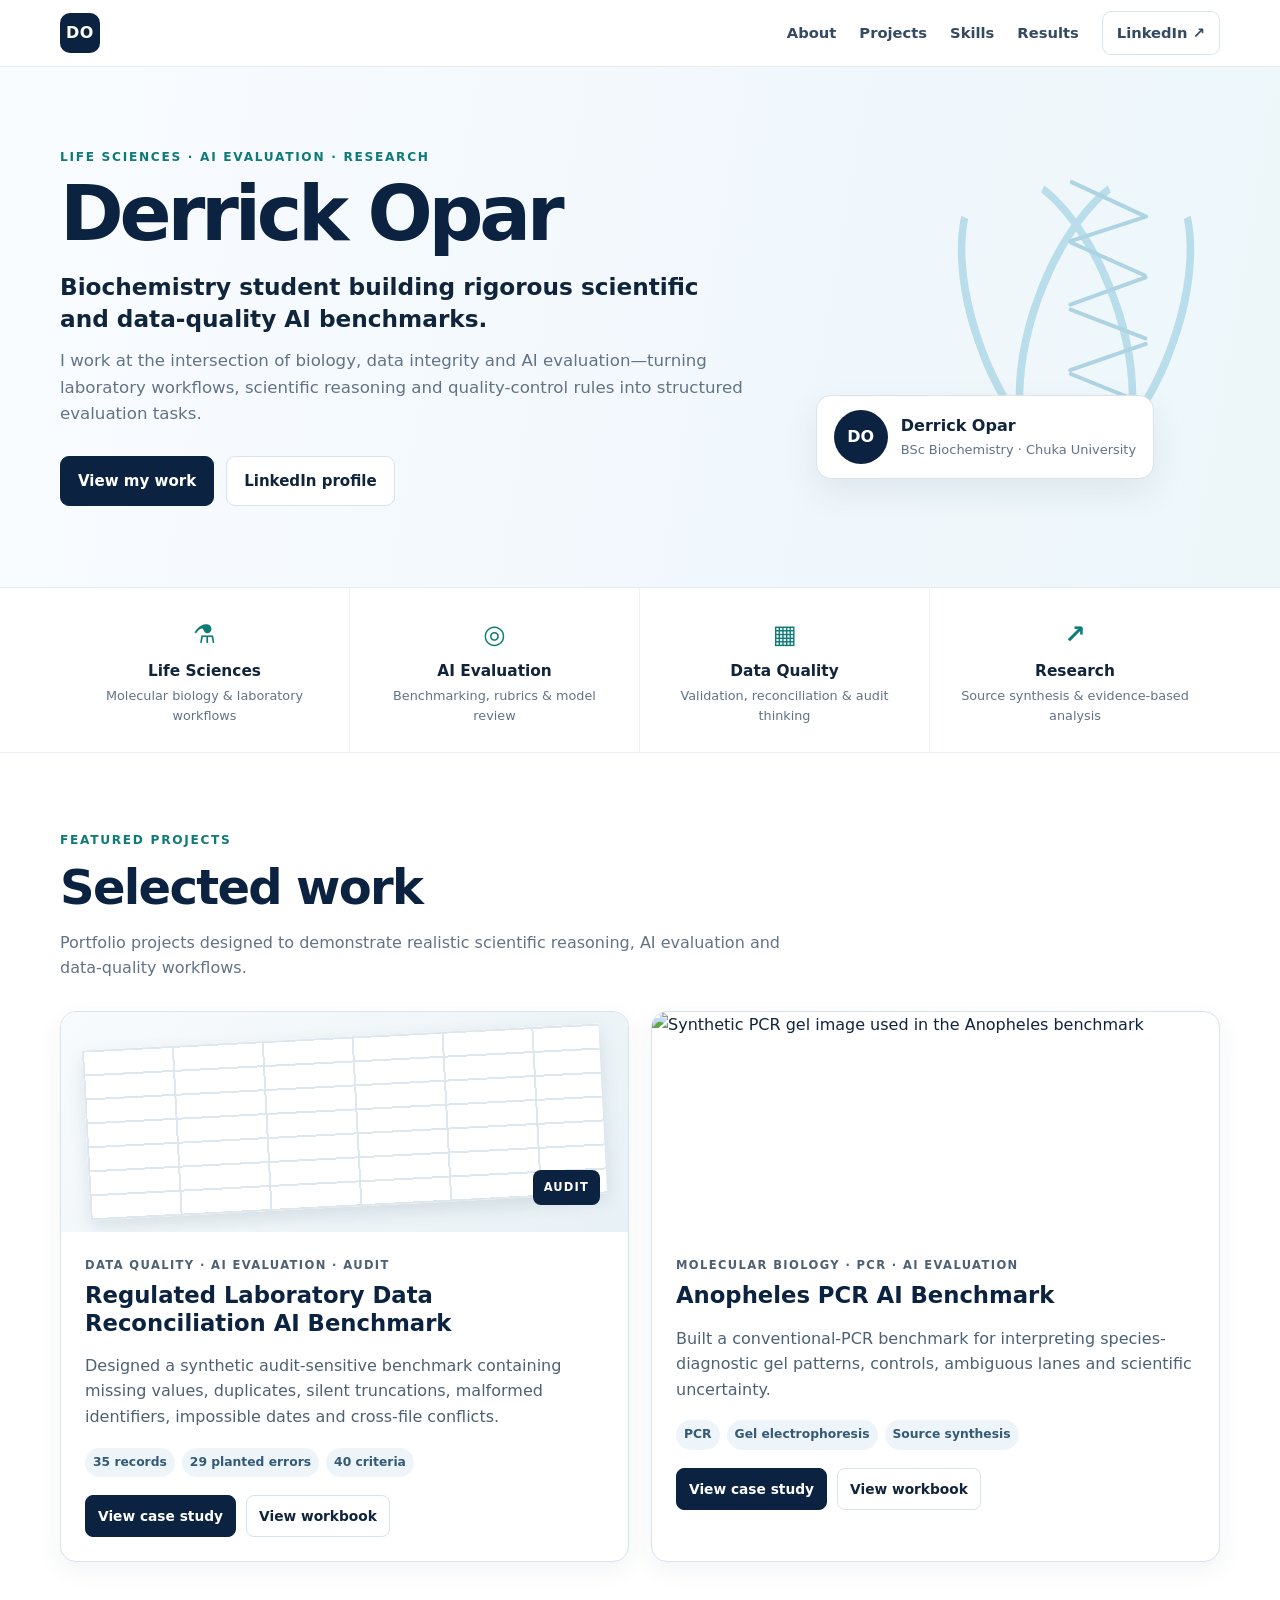
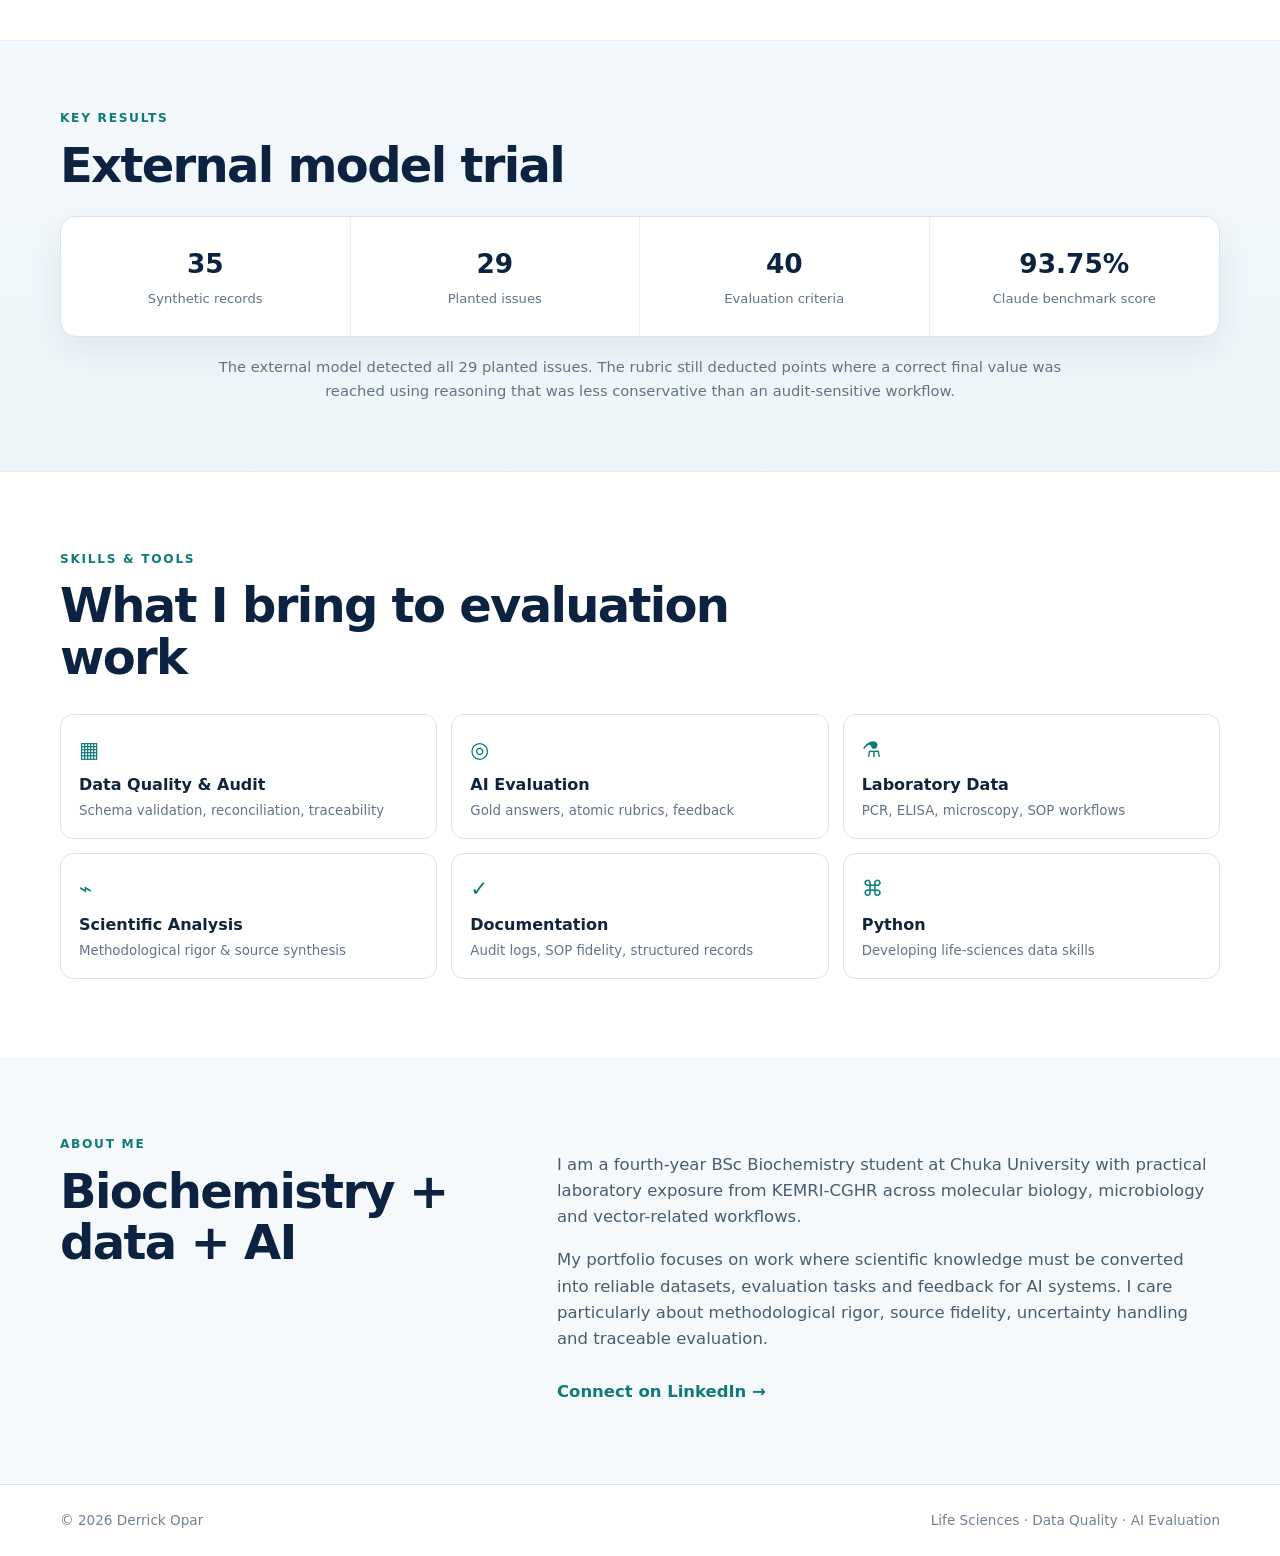
==== index.html @ f3cb4b3f "Add files via upload" ====
<!doctype html>
<html lang="en">
<head>
  <meta charset="utf-8">
  <meta name="viewport" content="width=device-width, initial-scale=1">
  <meta name="description" content="Derrick Opar — Biochemistry, data quality, AI evaluation and benchmark design portfolio.">
  <title>Derrick Opar | Life Sciences & AI Evaluation</title>
  <link rel="stylesheet" href="styles.css">
</head>
<body>
  <header class="site-header">
    <div class="wrap nav">
      <a class="brand" href="#top">DO</a>
      <nav>
        <a href="#about">About</a>
        <a href="#work">Projects</a>
        <a href="#skills">Skills</a>
        <a href="#results">Results</a>
        <a class="nav-cta" href="https://www.linkedin.com/in/derrick-opar-biochemist" target="_blank" rel="noreferrer">LinkedIn ↗</a>
      </nav>
    </div>
  </header>

  <main id="top">
    <section class="hero">
      <div class="wrap hero-grid">
        <div class="hero-copy">
          <p class="eyebrow">LIFE SCIENCES · AI EVALUATION · RESEARCH</p>
          <h1>Derrick Opar</h1>
          <p class="hero-title">Biochemistry student building rigorous scientific and data-quality AI benchmarks.</p>
          <p class="hero-sub">
            I work at the intersection of biology, data integrity and AI evaluation—turning laboratory
            workflows, scientific reasoning and quality-control rules into structured evaluation tasks.
          </p>
          <div class="actions">
            <a class="btn primary" href="#work">View my work</a>
            <a class="btn secondary" href="https://www.linkedin.com/in/derrick-opar-biochemist" target="_blank" rel="noreferrer">LinkedIn profile</a>
          </div>
        </div>

        <div class="hero-visual">
          <div class="identity-card">
            <div class="avatar">DO</div>
            <div>
              <strong>Derrick Opar</strong>
              <span>BSc Biochemistry · Chuka University</span>
            </div>
          </div>
          <div class="dna-art" aria-hidden="true">
            <span class="strand s1"></span><span class="strand s2"></span>
            <span class="bar b1"></span><span class="bar b2"></span><span class="bar b3"></span>
            <span class="bar b4"></span><span class="bar b5"></span><span class="bar b6"></span>
            <span class="bar b7"></span><span class="bar b8"></span><span class="bar b9"></span>
          </div>
        </div>
      </div>
    </section>

    <section class="capability-strip">
      <div class="wrap capability-grid">
        <div class="capability">
          <div class="icon">⚗</div>
          <strong>Life Sciences</strong>
          <span>Molecular biology & laboratory workflows</span>
        </div>
        <div class="capability">
          <div class="icon">◎</div>
          <strong>AI Evaluation</strong>
          <span>Benchmarking, rubrics & model review</span>
        </div>
        <div class="capability">
          <div class="icon">▦</div>
          <strong>Data Quality</strong>
          <span>Validation, reconciliation & audit thinking</span>
        </div>
        <div class="capability">
          <div class="icon">↗</div>
          <strong>Research</strong>
          <span>Source synthesis & evidence-based analysis</span>
        </div>
      </div>
    </section>

    <section id="work" class="section wrap">
      <div class="section-heading">
        <p class="eyebrow">FEATURED PROJECTS</p>
        <h2>Selected work</h2>
        <p>Portfolio projects designed to demonstrate realistic scientific reasoning, AI evaluation and data-quality workflows.</p>
      </div>

      <div class="project-grid">
        <article class="project-card">
          <div class="project-image data-image">
            <div class="sheet-lines"></div>
            <div class="audit-badge">AUDIT</div>
          </div>
          <div class="project-body">
            <p class="project-tag">DATA QUALITY · AI EVALUATION · AUDIT</p>
            <h3>Regulated Laboratory Data Reconciliation AI Benchmark</h3>
            <p>
              Designed a synthetic audit-sensitive benchmark containing missing values, duplicates,
              silent truncations, malformed identifiers, impossible dates and cross-file conflicts.
            </p>
            <div class="chips">
              <span>35 records</span><span>29 planted errors</span><span>40 criteria</span>
            </div>
            <div class="project-actions">
              <a href="docs/data-entry-ai-benchmark-case-study.pdf" target="_blank">View case study</a>
              <a href="docs/claude-evaluation-workbook.xlsx">View workbook</a>
            </div>
          </div>
        </article>

        <article class="project-card">
          <img class="project-photo" src="assets/anopheles-gel.png" alt="Synthetic PCR gel image used in the Anopheles benchmark">
          <div class="project-body">
            <p class="project-tag">MOLECULAR BIOLOGY · PCR · AI EVALUATION</p>
            <h3>Anopheles PCR AI Benchmark</h3>
            <p>
              Built a conventional-PCR benchmark for interpreting species-diagnostic gel patterns,
              controls, ambiguous lanes and scientific uncertainty.
            </p>
            <div class="chips">
              <span>PCR</span><span>Gel electrophoresis</span><span>Source synthesis</span>
            </div>
            <div class="project-actions">
              <a href="docs/anopheles-pcr-ai-benchmark-case-study.pdf" target="_blank">View case study</a>
              <a href="docs/anopheles-pcr-benchmark-workbook.xlsx">View workbook</a>
            </div>
          </div>
        </article>
      </div>
    </section>

    <section id="results" class="results">
      <div class="wrap">
        <div class="section-heading compact">
          <p class="eyebrow">KEY RESULTS</p>
          <h2>External model trial</h2>
        </div>
        <div class="results-grid">
          <div><strong>35</strong><span>Synthetic records</span></div>
          <div><strong>29</strong><span>Planted issues</span></div>
          <div><strong>40</strong><span>Evaluation criteria</span></div>
          <div><strong>93.75%</strong><span>Claude benchmark score</span></div>
        </div>
        <p class="results-note">
          The external model detected all 29 planted issues. The rubric still deducted points where
          a correct final value was reached using reasoning that was less conservative than an audit-sensitive workflow.
        </p>
      </div>
    </section>

    <section id="skills" class="section wrap">
      <div class="section-heading">
        <p class="eyebrow">SKILLS & TOOLS</p>
        <h2>What I bring to evaluation work</h2>
      </div>
      <div class="skill-grid">
        <div class="skill-card"><span>▦</span><strong>Data Quality & Audit</strong><small>Schema validation, reconciliation, traceability</small></div>
        <div class="skill-card"><span>◎</span><strong>AI Evaluation</strong><small>Gold answers, atomic rubrics, feedback</small></div>
        <div class="skill-card"><span>⚗</span><strong>Laboratory Data</strong><small>PCR, ELISA, microscopy, SOP workflows</small></div>
        <div class="skill-card"><span>⌁</span><strong>Scientific Analysis</strong><small>Methodological rigor & source synthesis</small></div>
        <div class="skill-card"><span>✓</span><strong>Documentation</strong><small>Audit logs, SOP fidelity, structured records</small></div>
        <div class="skill-card"><span>⌘</span><strong>Python</strong><small>Developing life-sciences data skills</small></div>
      </div>
    </section>

    <section id="about" class="section about">
      <div class="wrap about-grid">
        <div>
          <p class="eyebrow">ABOUT ME</p>
          <h2>Biochemistry + data + AI</h2>
        </div>
        <div class="about-copy">
          <p>
            I am a fourth-year BSc Biochemistry student at Chuka University with practical laboratory
            exposure from KEMRI-CGHR across molecular biology, microbiology and vector-related workflows.
          </p>
          <p>
            My portfolio focuses on work where scientific knowledge must be converted into reliable datasets,
            evaluation tasks and feedback for AI systems. I care particularly about methodological rigor,
            source fidelity, uncertainty handling and traceable evaluation.
          </p>
          <a class="text-link" href="https://www.linkedin.com/in/derrick-opar-biochemist" target="_blank" rel="noreferrer">Connect on LinkedIn →</a>
        </div>
      </div>
    </section>
  </main>

  <footer>
    <div class="wrap footer-inner">
      <span>© 2026 Derrick Opar</span>
      <span>Life Sciences · Data Quality · AI Evaluation</span>
    </div>
  </footer>
</body>
</html>
---- styles.css ----
:root{
  --navy:#0b2340;
  --navy2:#12395f;
  --teal:#0f7b78;
  --teal-soft:#eaf7f6;
  --blue-soft:#edf5fb;
  --ink:#10243c;
  --muted:#627386;
  --line:#d8e3ec;
  --paper:#ffffff;
  --soft:#f6f9fc;
  --shadow:0 14px 34px rgba(20,52,82,.08);
}
*{box-sizing:border-box}
html{scroll-behavior:smooth}
body{margin:0;font-family:Inter,ui-sans-serif,system-ui,-apple-system,BlinkMacSystemFont,"Segoe UI",sans-serif;background:#fff;color:var(--ink);line-height:1.6}
a{color:inherit}.wrap{width:min(1160px,calc(100% - 40px));margin:0 auto}
.site-header{position:sticky;top:0;z-index:20;background:rgba(255,255,255,.96);backdrop-filter:blur(10px);border-bottom:1px solid #e4ebf1}
.nav{height:66px;display:flex;align-items:center;justify-content:space-between}
.brand{display:grid;place-items:center;width:40px;height:40px;border-radius:10px;background:var(--navy);color:white;font-weight:850;text-decoration:none;letter-spacing:.04em}
nav{display:flex;gap:23px;align-items:center}
nav a{text-decoration:none;font-size:.92rem;font-weight:700;color:#334a62}
.nav-cta{padding:9px 14px;border-radius:9px;border:1px solid var(--line);background:white}
.hero{background:linear-gradient(100deg,#f9fcff 0%,#f0f7fc 65%,#edf7fa 100%);border-bottom:1px solid #e3edf4}
.hero-grid{display:grid;grid-template-columns:1.25fr .75fr;gap:50px;align-items:center;min-height:520px;padding:72px 0}
.eyebrow{margin:0 0 11px;font-size:.76rem;font-weight:850;letter-spacing:.14em;color:var(--teal)}
h1{margin:0;font-size:clamp(3rem,6vw,5.4rem);line-height:.95;letter-spacing:-.055em;color:var(--navy)}
.hero-title{font-size:1.45rem;line-height:1.35;font-weight:750;margin:20px 0 14px;max-width:760px}
.hero-sub{font-size:1.04rem;color:var(--muted);max-width:760px;margin:0}
.actions{display:flex;gap:12px;flex-wrap:wrap;margin-top:28px}
.btn{display:inline-flex;text-decoration:none;font-weight:800;font-size:.94rem;padding:12px 17px;border-radius:9px;border:1px solid var(--line)}
.btn.primary{background:var(--navy);color:white;border-color:var(--navy)}.btn.secondary{background:white}
.hero-visual{position:relative;height:340px;display:flex;align-items:flex-end;justify-content:flex-start}
.identity-card{position:relative;z-index:2;display:flex;align-items:center;gap:13px;background:white;padding:14px 17px;border:1px solid var(--line);border-radius:15px;box-shadow:var(--shadow);margin:0 0 18px 12px}
.avatar{width:54px;height:54px;border-radius:50%;display:grid;place-items:center;background:var(--navy);color:white;font-weight:900}
.identity-card strong,.identity-card span{display:block}.identity-card span{font-size:.81rem;color:var(--muted);margin-top:2px}
.dna-art{position:absolute;inset:0;overflow:hidden;opacity:.55}
.strand{position:absolute;width:150px;height:320px;border:8px solid #8ec8dd;border-top-color:transparent;border-bottom-color:transparent;border-radius:50%;top:5px}
.s1{right:40px;transform:rotate(20deg)}.s2{right:98px;transform:rotate(-20deg)}
.bar{position:absolute;right:70px;width:84px;height:4px;background:#7ab7cf;border-radius:999px}
.b1{top:40px;transform:rotate(25deg)}.b2{top:70px;transform:rotate(-18deg)}.b3{top:100px;transform:rotate(24deg)}
.b4{top:132px;transform:rotate(-20deg)}.b5{top:165px;transform:rotate(21deg)}.b6{top:198px;transform:rotate(-19deg)}
.b7{top:230px;transform:rotate(22deg)}.b8{top:262px;transform:rotate(-19deg)}.b9{top:292px;transform:rotate(20deg)}
.capability-strip{background:white;border-bottom:1px solid #e9eff4}
.capability-grid{display:grid;grid-template-columns:repeat(4,1fr)}
.capability{padding:26px 24px;text-align:center;border-right:1px solid #edf2f6}.capability:last-child{border-right:0}
.capability .icon{font-size:1.6rem;color:var(--teal);font-weight:900}.capability strong{display:block;font-size:.96rem;margin-top:4px}.capability span{display:block;font-size:.8rem;color:var(--muted);margin-top:2px}
.section{padding:78px 0}.section-heading{max-width:750px;margin-bottom:30px}.section-heading.compact{margin-bottom:24px}
.section-heading h2,.about h2{font-size:clamp(2rem,4vw,3rem);line-height:1.08;letter-spacing:-.035em;margin:0 0 10px;color:var(--navy)}
.section-heading p:last-child{color:var(--muted);margin-bottom:0}
.project-grid{display:grid;grid-template-columns:1fr 1fr;gap:22px}
.project-card{background:white;border:1px solid var(--line);border-radius:16px;overflow:hidden;box-shadow:0 8px 24px rgba(21,55,83,.06)}
.project-photo,.project-image{width:100%;height:220px;display:block;object-fit:cover}
.data-image{position:relative;background:linear-gradient(135deg,#f8fbfd,#e8f1f6);overflow:hidden}
.sheet-lines{position:absolute;inset:25px;background:repeating-linear-gradient(0deg,#dce7ef 0 2px,transparent 2px 24px),repeating-linear-gradient(90deg,#dce7ef 0 2px,transparent 2px 90px);transform:rotate(-3deg);box-shadow:0 7px 18px rgba(27,54,78,.12);background-color:white}
.audit-badge{position:absolute;right:28px;bottom:27px;background:var(--navy);color:white;padding:8px 11px;border-radius:8px;font-size:.72rem;font-weight:900;letter-spacing:.1em}
.project-body{padding:24px}.project-tag{font-size:.72rem;letter-spacing:.12em;font-weight:850;color:var(--teal);margin:0 0 8px}
.project-card h3{font-size:1.42rem;line-height:1.2;margin:0 0 10px;color:var(--navy)}.project-card p{color:#4d6175}
.chips{display:flex;gap:7px;flex-wrap:wrap;margin:18px 0}.chips span{font-size:.77rem;font-weight:750;background:var(--blue-soft);color:#355a75;padding:5px 8px;border-radius:999px}
.project-actions{display:flex;gap:10px;flex-wrap:wrap}.project-actions a{text-decoration:none;font-size:.86rem;font-weight:800;padding:9px 12px;border-radius:8px;border:1px solid var(--line);background:#fff}.project-actions a:first-child{background:var(--navy);color:#fff;border-color:var(--navy)}
.results{background:linear-gradient(180deg,#f3f8fc,#eef6fa);padding:68px 0;border-top:1px solid #e4edf3;border-bottom:1px solid #e4edf3}
.results-grid{display:grid;grid-template-columns:repeat(4,1fr);background:white;border:1px solid var(--line);border-radius:16px;box-shadow:var(--shadow)}
.results-grid div{text-align:center;padding:26px 18px;border-right:1px solid #e7edf2}.results-grid div:last-child{border-right:0}
.results-grid strong{display:block;color:var(--navy);font-size:1.65rem}.results-grid span{font-size:.82rem;color:var(--muted)}
.results-note{max-width:850px;margin:18px auto 0;text-align:center;color:var(--muted);font-size:.92rem}
.skill-grid{display:grid;grid-template-columns:repeat(3,1fr);gap:14px}.skill-card{border:1px solid var(--line);border-radius:13px;padding:18px;background:white}
.skill-card span{font-size:1.35rem;color:var(--teal);display:block;margin-bottom:5px}.skill-card strong{display:block}.skill-card small{display:block;color:var(--muted);margin-top:4px;line-height:1.4}
.about{background:var(--soft)}.about-grid{display:grid;grid-template-columns:.8fr 1.2fr;gap:55px}.about-copy{font-size:1.03rem;color:#465d70}.text-link{display:inline-block;margin-top:10px;text-decoration:none;font-weight:850;color:var(--teal)}
footer{border-top:1px solid var(--line);background:white}.footer-inner{display:flex;justify-content:space-between;padding:25px 0;color:#718192;font-size:.85rem}
@media(max-width:850px){nav a:not(.nav-cta){display:none}.hero-grid,.about-grid{grid-template-columns:1fr}.hero-visual{height:220px}.capability-grid{grid-template-columns:repeat(2,1fr)}.project-grid{grid-template-columns:1fr}.skill-grid{grid-template-columns:repeat(2,1fr)}.results-grid{grid-template-columns:repeat(2,1fr)}.results-grid div:nth-child(2){border-right:0}}
@media(max-width:560px){.wrap{width:min(100% - 28px,1160px)}.hero-grid{padding:54px 0}.hero-visual{display:none}.section{padding:60px 0}.capability-grid,.skill-grid,.results-grid{grid-template-columns:1fr}.capability,.results-grid div{border-right:0;border-bottom:1px solid #edf2f6}.footer-inner{flex-direction:column;gap:6px}}
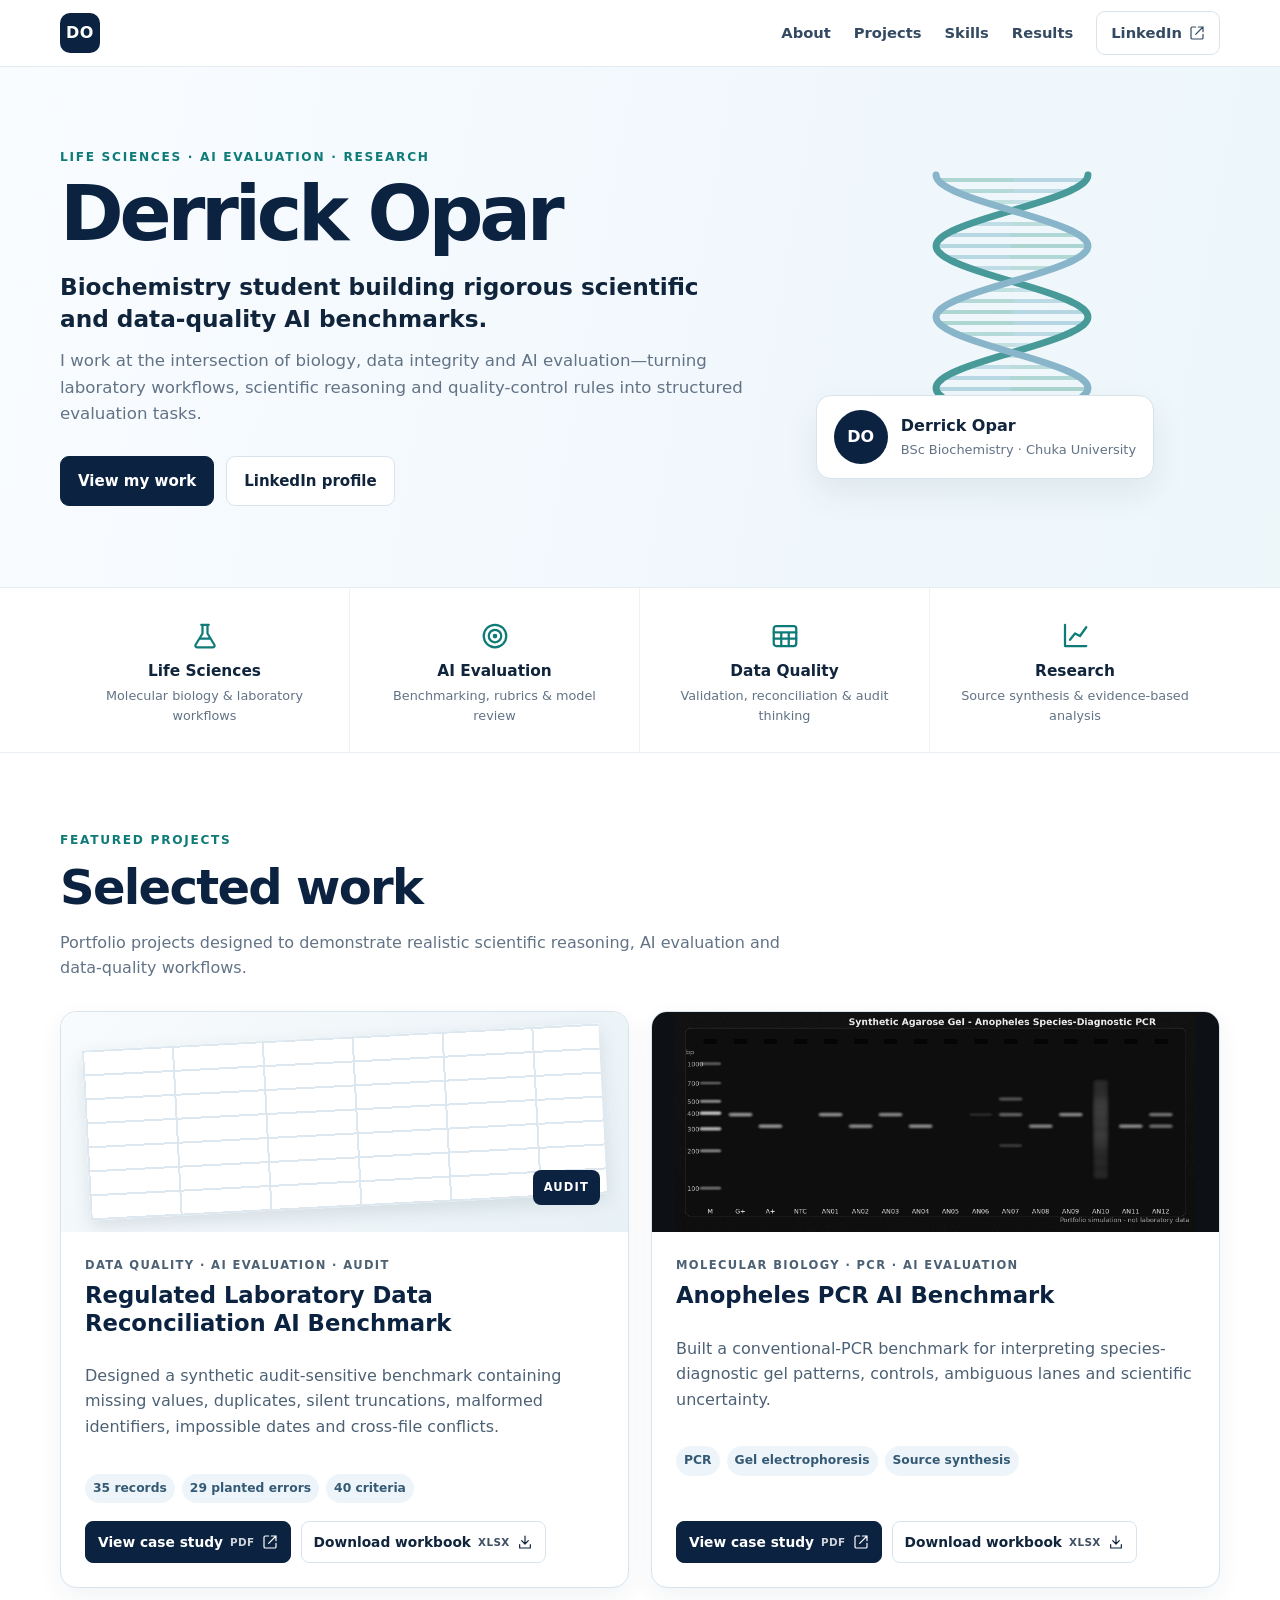
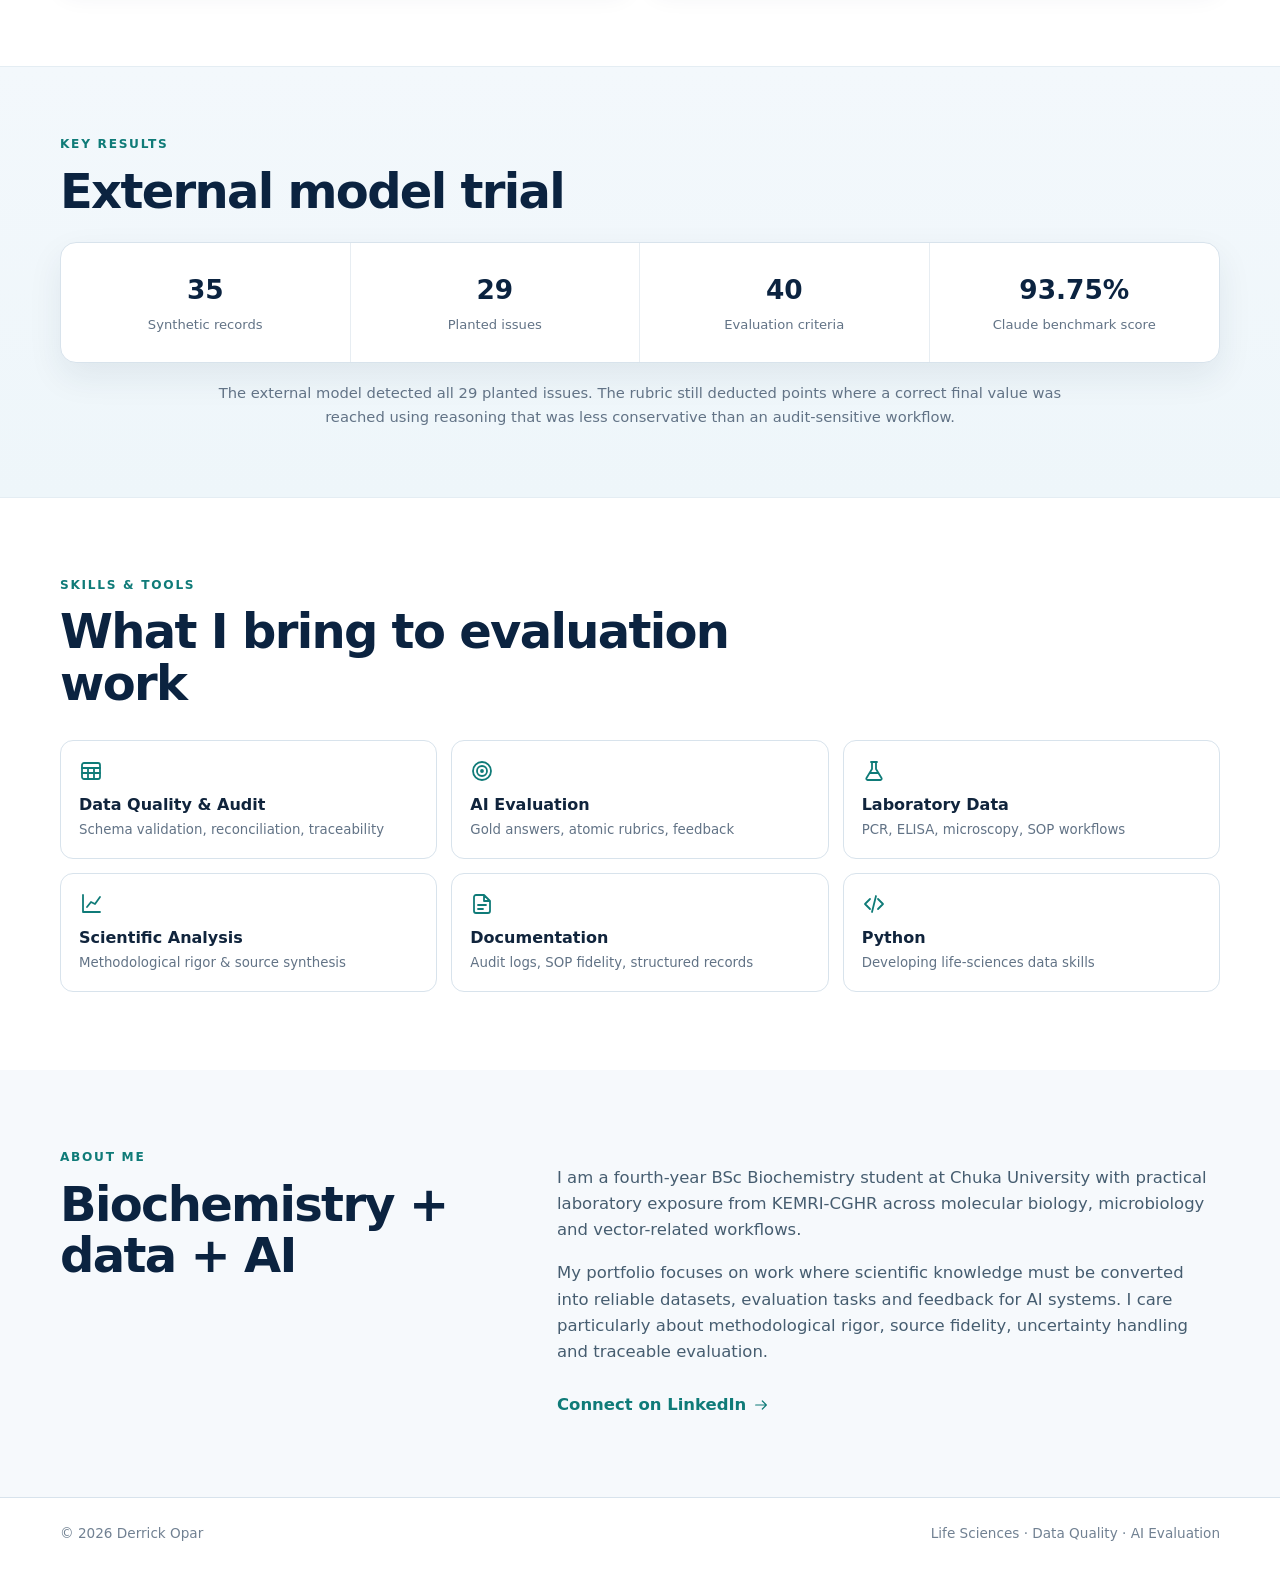
==== commit 82497028: "Publish reviewed Theme 1 portfolio improvements" ====
--- a/index.html
+++ b/index.html
@@ -1,198 +1,195 @@
-<!doctype html>
-<html lang="en">
-<head>
-  <meta charset="utf-8">
-  <meta name="viewport" content="width=device-width, initial-scale=1">
-  <meta name="description" content="Derrick Opar — Biochemistry, data quality, AI evaluation and benchmark design portfolio.">
-  <title>Derrick Opar | Life Sciences & AI Evaluation</title>
-  <link rel="stylesheet" href="styles.css">
-</head>
-<body>
-  <header class="site-header">
-    <div class="wrap nav">
-      <a class="brand" href="#top">DO</a>
-      <nav>
-        <a href="#about">About</a>
-        <a href="#work">Projects</a>
-        <a href="#skills">Skills</a>
-        <a href="#results">Results</a>
-        <a class="nav-cta" href="https://www.linkedin.com/in/derrick-opar-biochemist" target="_blank" rel="noreferrer">LinkedIn ↗</a>
-      </nav>
-    </div>
-  </header>
-
-  <main id="top">
-    <section class="hero">
-      <div class="wrap hero-grid">
-        <div class="hero-copy">
-          <p class="eyebrow">LIFE SCIENCES · AI EVALUATION · RESEARCH</p>
-          <h1>Derrick Opar</h1>
-          <p class="hero-title">Biochemistry student building rigorous scientific and data-quality AI benchmarks.</p>
-          <p class="hero-sub">
-            I work at the intersection of biology, data integrity and AI evaluation—turning laboratory
-            workflows, scientific reasoning and quality-control rules into structured evaluation tasks.
-          </p>
-          <div class="actions">
-            <a class="btn primary" href="#work">View my work</a>
-            <a class="btn secondary" href="https://www.linkedin.com/in/derrick-opar-biochemist" target="_blank" rel="noreferrer">LinkedIn profile</a>
-          </div>
-        </div>
-
-        <div class="hero-visual">
-          <div class="identity-card">
-            <div class="avatar">DO</div>
-            <div>
-              <strong>Derrick Opar</strong>
-              <span>BSc Biochemistry · Chuka University</span>
-            </div>
-          </div>
-          <div class="dna-art" aria-hidden="true">
-            <span class="strand s1"></span><span class="strand s2"></span>
-            <span class="bar b1"></span><span class="bar b2"></span><span class="bar b3"></span>
-            <span class="bar b4"></span><span class="bar b5"></span><span class="bar b6"></span>
-            <span class="bar b7"></span><span class="bar b8"></span><span class="bar b9"></span>
-          </div>
-        </div>
-      </div>
-    </section>
-
-    <section class="capability-strip">
-      <div class="wrap capability-grid">
-        <div class="capability">
-          <div class="icon">⚗</div>
-          <strong>Life Sciences</strong>
-          <span>Molecular biology & laboratory workflows</span>
-        </div>
-        <div class="capability">
-          <div class="icon">◎</div>
-          <strong>AI Evaluation</strong>
-          <span>Benchmarking, rubrics & model review</span>
-        </div>
-        <div class="capability">
-          <div class="icon">▦</div>
-          <strong>Data Quality</strong>
-          <span>Validation, reconciliation & audit thinking</span>
-        </div>
-        <div class="capability">
-          <div class="icon">↗</div>
-          <strong>Research</strong>
-          <span>Source synthesis & evidence-based analysis</span>
-        </div>
-      </div>
-    </section>
-
-    <section id="work" class="section wrap">
-      <div class="section-heading">
-        <p class="eyebrow">FEATURED PROJECTS</p>
-        <h2>Selected work</h2>
-        <p>Portfolio projects designed to demonstrate realistic scientific reasoning, AI evaluation and data-quality workflows.</p>
-      </div>
-
-      <div class="project-grid">
-        <article class="project-card">
-          <div class="project-image data-image">
-            <div class="sheet-lines"></div>
-            <div class="audit-badge">AUDIT</div>
-          </div>
-          <div class="project-body">
-            <p class="project-tag">DATA QUALITY · AI EVALUATION · AUDIT</p>
-            <h3>Regulated Laboratory Data Reconciliation AI Benchmark</h3>
-            <p>
-              Designed a synthetic audit-sensitive benchmark containing missing values, duplicates,
-              silent truncations, malformed identifiers, impossible dates and cross-file conflicts.
-            </p>
-            <div class="chips">
-              <span>35 records</span><span>29 planted errors</span><span>40 criteria</span>
-            </div>
-            <div class="project-actions">
-              <a href="docs/data-entry-ai-benchmark-case-study.pdf" target="_blank">View case study</a>
-              <a href="docs/claude-evaluation-workbook.xlsx">View workbook</a>
-            </div>
-          </div>
-        </article>
-
-        <article class="project-card">
-          <img class="project-photo" src="assets/anopheles-gel.png" alt="Synthetic PCR gel image used in the Anopheles benchmark">
-          <div class="project-body">
-            <p class="project-tag">MOLECULAR BIOLOGY · PCR · AI EVALUATION</p>
-            <h3>Anopheles PCR AI Benchmark</h3>
-            <p>
-              Built a conventional-PCR benchmark for interpreting species-diagnostic gel patterns,
-              controls, ambiguous lanes and scientific uncertainty.
-            </p>
-            <div class="chips">
-              <span>PCR</span><span>Gel electrophoresis</span><span>Source synthesis</span>
-            </div>
-            <div class="project-actions">
-              <a href="docs/anopheles-pcr-ai-benchmark-case-study.pdf" target="_blank">View case study</a>
-              <a href="docs/anopheles-pcr-benchmark-workbook.xlsx">View workbook</a>
-            </div>
-          </div>
-        </article>
-      </div>
-    </section>
-
-    <section id="results" class="results">
-      <div class="wrap">
-        <div class="section-heading compact">
-          <p class="eyebrow">KEY RESULTS</p>
-          <h2>External model trial</h2>
-        </div>
-        <div class="results-grid">
-          <div><strong>35</strong><span>Synthetic records</span></div>
-          <div><strong>29</strong><span>Planted issues</span></div>
-          <div><strong>40</strong><span>Evaluation criteria</span></div>
-          <div><strong>93.75%</strong><span>Claude benchmark score</span></div>
-        </div>
-        <p class="results-note">
-          The external model detected all 29 planted issues. The rubric still deducted points where
-          a correct final value was reached using reasoning that was less conservative than an audit-sensitive workflow.
-        </p>
-      </div>
-    </section>
-
-    <section id="skills" class="section wrap">
-      <div class="section-heading">
-        <p class="eyebrow">SKILLS & TOOLS</p>
-        <h2>What I bring to evaluation work</h2>
-      </div>
-      <div class="skill-grid">
-        <div class="skill-card"><span>▦</span><strong>Data Quality & Audit</strong><small>Schema validation, reconciliation, traceability</small></div>
-        <div class="skill-card"><span>◎</span><strong>AI Evaluation</strong><small>Gold answers, atomic rubrics, feedback</small></div>
-        <div class="skill-card"><span>⚗</span><strong>Laboratory Data</strong><small>PCR, ELISA, microscopy, SOP workflows</small></div>
-        <div class="skill-card"><span>⌁</span><strong>Scientific Analysis</strong><small>Methodological rigor & source synthesis</small></div>
-        <div class="skill-card"><span>✓</span><strong>Documentation</strong><small>Audit logs, SOP fidelity, structured records</small></div>
-        <div class="skill-card"><span>⌘</span><strong>Python</strong><small>Developing life-sciences data skills</small></div>
-      </div>
-    </section>
-
-    <section id="about" class="section about">
-      <div class="wrap about-grid">
-        <div>
-          <p class="eyebrow">ABOUT ME</p>
-          <h2>Biochemistry + data + AI</h2>
-        </div>
-        <div class="about-copy">
-          <p>
-            I am a fourth-year BSc Biochemistry student at Chuka University with practical laboratory
-            exposure from KEMRI-CGHR across molecular biology, microbiology and vector-related workflows.
-          </p>
-          <p>
-            My portfolio focuses on work where scientific knowledge must be converted into reliable datasets,
-            evaluation tasks and feedback for AI systems. I care particularly about methodological rigor,
-            source fidelity, uncertainty handling and traceable evaluation.
-          </p>
-          <a class="text-link" href="https://www.linkedin.com/in/derrick-opar-biochemist" target="_blank" rel="noreferrer">Connect on LinkedIn →</a>
-        </div>
-      </div>
-    </section>
-  </main>
-
-  <footer>
-    <div class="wrap footer-inner">
-      <span>© 2026 Derrick Opar</span>
-      <span>Life Sciences · Data Quality · AI Evaluation</span>
-    </div>
-  </footer>
-</body>
-</html>
+<!doctype html>
+<html lang="en">
+<head>
+  <meta charset="utf-8">
+  <meta name="viewport" content="width=device-width, initial-scale=1">
+  <meta name="description" content="Derrick Opar — Biochemistry, data quality, AI evaluation and benchmark design portfolio.">
+  <title>Derrick Opar | Life Sciences & AI Evaluation</title>
+  <link rel="stylesheet" href="styles.css">
+</head>
+<body>
+  <a class="skip-link" href="#main-content">Skip to content</a>
+  <header class="site-header">
+    <div class="wrap nav">
+      <a class="brand" href="#top" aria-label="Derrick Opar — back to top">DO</a>
+      <nav aria-label="Main navigation">
+        <a href="#about">About</a>
+        <a href="#work">Projects</a>
+        <a href="#skills">Skills</a>
+        <a href="#results">Results</a>
+        <a class="nav-cta" href="https://www.linkedin.com/in/derrick-opar-biochemist" target="_blank" rel="noreferrer">LinkedIn <svg class="ui-icon" viewBox="0 0 24 24" aria-hidden="true" focusable="false"><use href="assets/icons.svg#external"></use></svg></a>
+      </nav>
+    </div>
+  </header>
+
+  <main id="top">
+    <div id="main-content" tabindex="-1"></div>
+    <section class="hero">
+      <div class="wrap hero-grid">
+        <div class="hero-copy">
+          <p class="eyebrow">LIFE SCIENCES · AI EVALUATION · RESEARCH</p>
+          <h1>Derrick Opar</h1>
+          <p class="hero-title">Biochemistry student building rigorous scientific and data-quality AI benchmarks.</p>
+          <p class="hero-sub">
+            I work at the intersection of biology, data integrity and AI evaluation—turning laboratory
+            workflows, scientific reasoning and quality-control rules into structured evaluation tasks.
+          </p>
+          <div class="actions">
+            <a class="btn primary" href="#work">View my work</a>
+            <a class="btn secondary" href="https://www.linkedin.com/in/derrick-opar-biochemist" target="_blank" rel="noreferrer">LinkedIn profile</a>
+          </div>
+        </div>
+
+        <div class="hero-visual">
+          <div class="identity-card">
+            <div class="avatar">DO</div>
+            <div>
+              <strong>Derrick Opar</strong>
+              <span>BSc Biochemistry · Chuka University</span>
+            </div>
+          </div>
+          <img class="dna-art" src="assets/dna-helix.svg" alt="" aria-hidden="true">
+        </div>
+      </div>
+    </section>
+
+    <section class="capability-strip">
+      <div class="wrap capability-grid">
+        <div class="capability">
+          <div class="icon"><svg class="ui-icon" viewBox="0 0 24 24" aria-hidden="true" focusable="false"><use href="assets/icons.svg#flask"></use></svg></div>
+          <strong>Life Sciences</strong>
+          <span>Molecular biology & laboratory workflows</span>
+        </div>
+        <div class="capability">
+          <div class="icon"><svg class="ui-icon" viewBox="0 0 24 24" aria-hidden="true" focusable="false"><use href="assets/icons.svg#target"></use></svg></div>
+          <strong>AI Evaluation</strong>
+          <span>Benchmarking, rubrics & model review</span>
+        </div>
+        <div class="capability">
+          <div class="icon"><svg class="ui-icon" viewBox="0 0 24 24" aria-hidden="true" focusable="false"><use href="assets/icons.svg#table"></use></svg></div>
+          <strong>Data Quality</strong>
+          <span>Validation, reconciliation & audit thinking</span>
+        </div>
+        <div class="capability">
+          <div class="icon"><svg class="ui-icon" viewBox="0 0 24 24" aria-hidden="true" focusable="false"><use href="assets/icons.svg#chart"></use></svg></div>
+          <strong>Research</strong>
+          <span>Source synthesis & evidence-based analysis</span>
+        </div>
+      </div>
+    </section>
+
+    <section id="work" class="section wrap">
+      <div class="section-heading">
+        <p class="eyebrow">FEATURED PROJECTS</p>
+        <h2>Selected work</h2>
+        <p>Portfolio projects designed to demonstrate realistic scientific reasoning, AI evaluation and data-quality workflows.</p>
+      </div>
+
+      <div class="project-grid">
+        <article class="project-card">
+          <div class="project-image data-image">
+            <div class="sheet-lines"></div>
+            <div class="audit-badge">AUDIT</div>
+          </div>
+          <div class="project-body">
+            <p class="project-tag">DATA QUALITY · AI EVALUATION · AUDIT</p>
+            <h3>Regulated Laboratory Data Reconciliation AI Benchmark</h3>
+            <p>
+              Designed a synthetic audit-sensitive benchmark containing missing values, duplicates,
+              silent truncations, malformed identifiers, impossible dates and cross-file conflicts.
+            </p>
+            <div class="chips">
+              <span>35 records</span><span>29 planted errors</span><span>40 criteria</span>
+            </div>
+            <div class="project-actions">
+              <a href="docs/data-entry-ai-benchmark-case-study.pdf" target="_blank" rel="noopener noreferrer">View case study <span class="file-type">PDF</span> <svg class="ui-icon" viewBox="0 0 24 24" aria-hidden="true" focusable="false"><use href="assets/icons.svg#external"></use></svg></a>
+              <a href="docs/claude-evaluation-workbook.xlsx" download>Download workbook <span class="file-type">XLSX</span> <svg class="ui-icon" viewBox="0 0 24 24" aria-hidden="true" focusable="false"><use href="assets/icons.svg#download"></use></svg></a>
+            </div>
+          </div>
+        </article>
+
+        <article class="project-card">
+          <img width="1200" height="600" loading="lazy" decoding="async" class="project-photo" src="assets/anopheles-gel.png" alt="Synthetic PCR gel image used in the Anopheles benchmark">
+          <div class="project-body">
+            <p class="project-tag">MOLECULAR BIOLOGY · PCR · AI EVALUATION</p>
+            <h3>Anopheles PCR AI Benchmark</h3>
+            <p>
+              Built a conventional-PCR benchmark for interpreting species-diagnostic gel patterns,
+              controls, ambiguous lanes and scientific uncertainty.
+            </p>
+            <div class="chips">
+              <span>PCR</span><span>Gel electrophoresis</span><span>Source synthesis</span>
+            </div>
+            <div class="project-actions">
+              <a href="docs/anopheles-pcr-ai-benchmark-case-study.pdf" target="_blank" rel="noopener noreferrer">View case study <span class="file-type">PDF</span> <svg class="ui-icon" viewBox="0 0 24 24" aria-hidden="true" focusable="false"><use href="assets/icons.svg#external"></use></svg></a>
+              <a href="docs/anopheles-pcr-benchmark-workbook.xlsx" download>Download workbook <span class="file-type">XLSX</span> <svg class="ui-icon" viewBox="0 0 24 24" aria-hidden="true" focusable="false"><use href="assets/icons.svg#download"></use></svg></a>
+            </div>
+          </div>
+        </article>
+      </div>
+    </section>
+
+    <section id="results" class="results">
+      <div class="wrap">
+        <div class="section-heading compact">
+          <p class="eyebrow">KEY RESULTS</p>
+          <h2>External model trial</h2>
+        </div>
+        <div class="results-grid">
+          <div><strong>35</strong><span>Synthetic records</span></div>
+          <div><strong>29</strong><span>Planted issues</span></div>
+          <div><strong>40</strong><span>Evaluation criteria</span></div>
+          <div><strong>93.75%</strong><span>Claude benchmark score</span></div>
+        </div>
+        <p class="results-note">
+          The external model detected all 29 planted issues. The rubric still deducted points where
+          a correct final value was reached using reasoning that was less conservative than an audit-sensitive workflow.
+        </p>
+      </div>
+    </section>
+
+    <section id="skills" class="section wrap">
+      <div class="section-heading">
+        <p class="eyebrow">SKILLS & TOOLS</p>
+        <h2>What I bring to evaluation work</h2>
+      </div>
+      <div class="skill-grid">
+        <div class="skill-card"><svg class="ui-icon" viewBox="0 0 24 24" aria-hidden="true" focusable="false"><use href="assets/icons.svg#table"></use></svg><strong>Data Quality & Audit</strong><small>Schema validation, reconciliation, traceability</small></div>
+        <div class="skill-card"><svg class="ui-icon" viewBox="0 0 24 24" aria-hidden="true" focusable="false"><use href="assets/icons.svg#target"></use></svg><strong>AI Evaluation</strong><small>Gold answers, atomic rubrics, feedback</small></div>
+        <div class="skill-card"><svg class="ui-icon" viewBox="0 0 24 24" aria-hidden="true" focusable="false"><use href="assets/icons.svg#flask"></use></svg><strong>Laboratory Data</strong><small>PCR, ELISA, microscopy, SOP workflows</small></div>
+        <div class="skill-card"><svg class="ui-icon" viewBox="0 0 24 24" aria-hidden="true" focusable="false"><use href="assets/icons.svg#chart"></use></svg><strong>Scientific Analysis</strong><small>Methodological rigor & source synthesis</small></div>
+        <div class="skill-card"><svg class="ui-icon" viewBox="0 0 24 24" aria-hidden="true" focusable="false"><use href="assets/icons.svg#document"></use></svg><strong>Documentation</strong><small>Audit logs, SOP fidelity, structured records</small></div>
+        <div class="skill-card"><svg class="ui-icon" viewBox="0 0 24 24" aria-hidden="true" focusable="false"><use href="assets/icons.svg#code"></use></svg><strong>Python</strong><small>Developing life-sciences data skills</small></div>
+      </div>
+    </section>
+
+    <section id="about" class="section about">
+      <div class="wrap about-grid">
+        <div>
+          <p class="eyebrow">ABOUT ME</p>
+          <h2>Biochemistry + data + AI</h2>
+        </div>
+        <div class="about-copy">
+          <p>
+            I am a fourth-year BSc Biochemistry student at Chuka University with practical laboratory
+            exposure from KEMRI-CGHR across molecular biology, microbiology and vector-related workflows.
+          </p>
+          <p>
+            My portfolio focuses on work where scientific knowledge must be converted into reliable datasets,
+            evaluation tasks and feedback for AI systems. I care particularly about methodological rigor,
+            source fidelity, uncertainty handling and traceable evaluation.
+          </p>
+          <a class="text-link" href="https://www.linkedin.com/in/derrick-opar-biochemist" target="_blank" rel="noreferrer">Connect on LinkedIn <svg class="ui-icon" viewBox="0 0 24 24" aria-hidden="true" focusable="false"><use href="assets/icons.svg#arrow"></use></svg></a>
+        </div>
+      </div>
+    </section>
+  </main>
+
+  <footer>
+    <div class="wrap footer-inner">
+      <span>© 2026 Derrick Opar</span>
+      <span>Life Sciences · Data Quality · AI Evaluation</span>
+    </div>
+  </footer>
+</body>
+</html>
--- a/styles.css
+++ b/styles.css
@@ -1,72 +1,82 @@
-
-:root{
-  --navy:#0b2340;
-  --navy2:#12395f;
-  --teal:#0f7b78;
-  --teal-soft:#eaf7f6;
-  --blue-soft:#edf5fb;
-  --ink:#10243c;
-  --muted:#627386;
-  --line:#d8e3ec;
-  --paper:#ffffff;
-  --soft:#f6f9fc;
-  --shadow:0 14px 34px rgba(20,52,82,.08);
-}
-*{box-sizing:border-box}
-html{scroll-behavior:smooth}
-body{margin:0;font-family:Inter,ui-sans-serif,system-ui,-apple-system,BlinkMacSystemFont,"Segoe UI",sans-serif;background:#fff;color:var(--ink);line-height:1.6}
-a{color:inherit}.wrap{width:min(1160px,calc(100% - 40px));margin:0 auto}
-.site-header{position:sticky;top:0;z-index:20;background:rgba(255,255,255,.96);backdrop-filter:blur(10px);border-bottom:1px solid #e4ebf1}
-.nav{height:66px;display:flex;align-items:center;justify-content:space-between}
-.brand{display:grid;place-items:center;width:40px;height:40px;border-radius:10px;background:var(--navy);color:white;font-weight:850;text-decoration:none;letter-spacing:.04em}
-nav{display:flex;gap:23px;align-items:center}
-nav a{text-decoration:none;font-size:.92rem;font-weight:700;color:#334a62}
-.nav-cta{padding:9px 14px;border-radius:9px;border:1px solid var(--line);background:white}
-.hero{background:linear-gradient(100deg,#f9fcff 0%,#f0f7fc 65%,#edf7fa 100%);border-bottom:1px solid #e3edf4}
-.hero-grid{display:grid;grid-template-columns:1.25fr .75fr;gap:50px;align-items:center;min-height:520px;padding:72px 0}
-.eyebrow{margin:0 0 11px;font-size:.76rem;font-weight:850;letter-spacing:.14em;color:var(--teal)}
-h1{margin:0;font-size:clamp(3rem,6vw,5.4rem);line-height:.95;letter-spacing:-.055em;color:var(--navy)}
-.hero-title{font-size:1.45rem;line-height:1.35;font-weight:750;margin:20px 0 14px;max-width:760px}
-.hero-sub{font-size:1.04rem;color:var(--muted);max-width:760px;margin:0}
-.actions{display:flex;gap:12px;flex-wrap:wrap;margin-top:28px}
-.btn{display:inline-flex;text-decoration:none;font-weight:800;font-size:.94rem;padding:12px 17px;border-radius:9px;border:1px solid var(--line)}
-.btn.primary{background:var(--navy);color:white;border-color:var(--navy)}.btn.secondary{background:white}
-.hero-visual{position:relative;height:340px;display:flex;align-items:flex-end;justify-content:flex-start}
-.identity-card{position:relative;z-index:2;display:flex;align-items:center;gap:13px;background:white;padding:14px 17px;border:1px solid var(--line);border-radius:15px;box-shadow:var(--shadow);margin:0 0 18px 12px}
-.avatar{width:54px;height:54px;border-radius:50%;display:grid;place-items:center;background:var(--navy);color:white;font-weight:900}
-.identity-card strong,.identity-card span{display:block}.identity-card span{font-size:.81rem;color:var(--muted);margin-top:2px}
-.dna-art{position:absolute;inset:0;overflow:hidden;opacity:.55}
-.strand{position:absolute;width:150px;height:320px;border:8px solid #8ec8dd;border-top-color:transparent;border-bottom-color:transparent;border-radius:50%;top:5px}
-.s1{right:40px;transform:rotate(20deg)}.s2{right:98px;transform:rotate(-20deg)}
-.bar{position:absolute;right:70px;width:84px;height:4px;background:#7ab7cf;border-radius:999px}
-.b1{top:40px;transform:rotate(25deg)}.b2{top:70px;transform:rotate(-18deg)}.b3{top:100px;transform:rotate(24deg)}
-.b4{top:132px;transform:rotate(-20deg)}.b5{top:165px;transform:rotate(21deg)}.b6{top:198px;transform:rotate(-19deg)}
-.b7{top:230px;transform:rotate(22deg)}.b8{top:262px;transform:rotate(-19deg)}.b9{top:292px;transform:rotate(20deg)}
-.capability-strip{background:white;border-bottom:1px solid #e9eff4}
-.capability-grid{display:grid;grid-template-columns:repeat(4,1fr)}
-.capability{padding:26px 24px;text-align:center;border-right:1px solid #edf2f6}.capability:last-child{border-right:0}
-.capability .icon{font-size:1.6rem;color:var(--teal);font-weight:900}.capability strong{display:block;font-size:.96rem;margin-top:4px}.capability span{display:block;font-size:.8rem;color:var(--muted);margin-top:2px}
-.section{padding:78px 0}.section-heading{max-width:750px;margin-bottom:30px}.section-heading.compact{margin-bottom:24px}
-.section-heading h2,.about h2{font-size:clamp(2rem,4vw,3rem);line-height:1.08;letter-spacing:-.035em;margin:0 0 10px;color:var(--navy)}
-.section-heading p:last-child{color:var(--muted);margin-bottom:0}
-.project-grid{display:grid;grid-template-columns:1fr 1fr;gap:22px}
-.project-card{background:white;border:1px solid var(--line);border-radius:16px;overflow:hidden;box-shadow:0 8px 24px rgba(21,55,83,.06)}
-.project-photo,.project-image{width:100%;height:220px;display:block;object-fit:cover}
-.data-image{position:relative;background:linear-gradient(135deg,#f8fbfd,#e8f1f6);overflow:hidden}
-.sheet-lines{position:absolute;inset:25px;background:repeating-linear-gradient(0deg,#dce7ef 0 2px,transparent 2px 24px),repeating-linear-gradient(90deg,#dce7ef 0 2px,transparent 2px 90px);transform:rotate(-3deg);box-shadow:0 7px 18px rgba(27,54,78,.12);background-color:white}
-.audit-badge{position:absolute;right:28px;bottom:27px;background:var(--navy);color:white;padding:8px 11px;border-radius:8px;font-size:.72rem;font-weight:900;letter-spacing:.1em}
-.project-body{padding:24px}.project-tag{font-size:.72rem;letter-spacing:.12em;font-weight:850;color:var(--teal);margin:0 0 8px}
-.project-card h3{font-size:1.42rem;line-height:1.2;margin:0 0 10px;color:var(--navy)}.project-card p{color:#4d6175}
-.chips{display:flex;gap:7px;flex-wrap:wrap;margin:18px 0}.chips span{font-size:.77rem;font-weight:750;background:var(--blue-soft);color:#355a75;padding:5px 8px;border-radius:999px}
-.project-actions{display:flex;gap:10px;flex-wrap:wrap}.project-actions a{text-decoration:none;font-size:.86rem;font-weight:800;padding:9px 12px;border-radius:8px;border:1px solid var(--line);background:#fff}.project-actions a:first-child{background:var(--navy);color:#fff;border-color:var(--navy)}
-.results{background:linear-gradient(180deg,#f3f8fc,#eef6fa);padding:68px 0;border-top:1px solid #e4edf3;border-bottom:1px solid #e4edf3}
-.results-grid{display:grid;grid-template-columns:repeat(4,1fr);background:white;border:1px solid var(--line);border-radius:16px;box-shadow:var(--shadow)}
-.results-grid div{text-align:center;padding:26px 18px;border-right:1px solid #e7edf2}.results-grid div:last-child{border-right:0}
-.results-grid strong{display:block;color:var(--navy);font-size:1.65rem}.results-grid span{font-size:.82rem;color:var(--muted)}
-.results-note{max-width:850px;margin:18px auto 0;text-align:center;color:var(--muted);font-size:.92rem}
-.skill-grid{display:grid;grid-template-columns:repeat(3,1fr);gap:14px}.skill-card{border:1px solid var(--line);border-radius:13px;padding:18px;background:white}
-.skill-card span{font-size:1.35rem;color:var(--teal);display:block;margin-bottom:5px}.skill-card strong{display:block}.skill-card small{display:block;color:var(--muted);margin-top:4px;line-height:1.4}
-.about{background:var(--soft)}.about-grid{display:grid;grid-template-columns:.8fr 1.2fr;gap:55px}.about-copy{font-size:1.03rem;color:#465d70}.text-link{display:inline-block;margin-top:10px;text-decoration:none;font-weight:850;color:var(--teal)}
-footer{border-top:1px solid var(--line);background:white}.footer-inner{display:flex;justify-content:space-between;padding:25px 0;color:#718192;font-size:.85rem}
-@media(max-width:850px){nav a:not(.nav-cta){display:none}.hero-grid,.about-grid{grid-template-columns:1fr}.hero-visual{height:220px}.capability-grid{grid-template-columns:repeat(2,1fr)}.project-grid{grid-template-columns:1fr}.skill-grid{grid-template-columns:repeat(2,1fr)}.results-grid{grid-template-columns:repeat(2,1fr)}.results-grid div:nth-child(2){border-right:0}}
-@media(max-width:560px){.wrap{width:min(100% - 28px,1160px)}.hero-grid{padding:54px 0}.hero-visual{display:none}.section{padding:60px 0}.capability-grid,.skill-grid,.results-grid{grid-template-columns:1fr}.capability,.results-grid div{border-right:0;border-bottom:1px solid #edf2f6}.footer-inner{flex-direction:column;gap:6px}}
+
+:root{
+  --navy:#0b2340;
+  --navy2:#12395f;
+  --teal:#0f7b78;
+  --teal-soft:#eaf7f6;
+  --blue-soft:#edf5fb;
+  --ink:#10243c;
+  --muted:#627386;
+  --line:#d8e3ec;
+  --paper:#ffffff;
+  --soft:#f6f9fc;
+  --shadow:0 14px 34px rgba(20,52,82,.08);
+}
+*{box-sizing:border-box}
+html{scroll-behavior:smooth}
+body{margin:0;font-family:Inter,ui-sans-serif,system-ui,-apple-system,BlinkMacSystemFont,"Segoe UI",sans-serif;background:#fff;color:var(--ink);line-height:1.6}
+a{color:inherit}.wrap{width:min(1160px,calc(100% - 40px));margin:0 auto}
+.site-header{position:sticky;top:0;z-index:20;background:rgba(255,255,255,.96);backdrop-filter:blur(10px);border-bottom:1px solid #e4ebf1}
+.nav{height:66px;display:flex;align-items:center;justify-content:space-between}
+.brand{display:grid;place-items:center;width:40px;height:40px;border-radius:10px;background:var(--navy);color:white;font-weight:850;text-decoration:none;letter-spacing:.04em}
+nav{display:flex;gap:23px;align-items:center}
+nav a{text-decoration:none;font-size:.92rem;font-weight:700;color:#334a62}
+.nav-cta{padding:9px 14px;border-radius:9px;border:1px solid var(--line);background:white}
+.hero{background:linear-gradient(100deg,#f9fcff 0%,#f0f7fc 65%,#edf7fa 100%);border-bottom:1px solid #e3edf4}
+.hero-grid{display:grid;grid-template-columns:1.25fr .75fr;gap:50px;align-items:center;min-height:520px;padding:72px 0}
+.eyebrow{margin:0 0 11px;font-size:.76rem;font-weight:850;letter-spacing:.14em;color:var(--teal)}
+h1{margin:0;font-size:clamp(3rem,6vw,5.4rem);line-height:.95;letter-spacing:-.055em;color:var(--navy)}
+.hero-title{font-size:1.45rem;line-height:1.35;font-weight:750;margin:20px 0 14px;max-width:760px}
+.hero-sub{font-size:1.04rem;color:var(--muted);max-width:760px;margin:0}
+.actions{display:flex;gap:12px;flex-wrap:wrap;margin-top:28px}
+.btn{display:inline-flex;text-decoration:none;font-weight:800;font-size:.94rem;padding:12px 17px;border-radius:9px;border:1px solid var(--line)}
+.btn.primary{background:var(--navy);color:white;border-color:var(--navy)}.btn.secondary{background:white}
+.hero-visual{position:relative;height:340px;display:flex;align-items:flex-end;justify-content:flex-start}
+.identity-card{position:relative;z-index:2;display:flex;align-items:center;gap:13px;background:white;padding:14px 17px;border:1px solid var(--line);border-radius:15px;box-shadow:var(--shadow);margin:0 0 18px 12px}
+.avatar{width:54px;height:54px;border-radius:50%;display:grid;place-items:center;background:var(--navy);color:white;font-weight:900}
+.identity-card strong,.identity-card span{display:block}.identity-card span{font-size:.81rem;color:var(--muted);margin-top:2px}
+.dna-art{position:absolute;inset:0;width:100%;height:100%;object-fit:contain;opacity:.75}
+.capability-strip{background:white;border-bottom:1px solid #e9eff4}
+.capability-grid{display:grid;grid-template-columns:repeat(4,1fr)}
+.capability{padding:26px 24px;text-align:center;border-right:1px solid #edf2f6}.capability:last-child{border-right:0}
+.capability .icon{font-size:1.6rem;color:var(--teal);font-weight:900}.capability strong{display:block;font-size:.96rem;margin-top:4px}.capability span{display:block;font-size:.8rem;color:var(--muted);margin-top:2px}
+.section{padding:78px 0}.section-heading{max-width:750px;margin-bottom:30px}.section-heading.compact{margin-bottom:24px}
+.section-heading h2,.about h2{font-size:clamp(2rem,4vw,3rem);line-height:1.08;letter-spacing:-.035em;margin:0 0 10px;color:var(--navy)}
+.section-heading p:last-child{color:var(--muted);margin-bottom:0}
+.project-grid{display:grid;grid-template-columns:1fr 1fr;gap:22px}
+.project-card{background:white;border:1px solid var(--line);border-radius:16px;overflow:hidden;box-shadow:0 8px 24px rgba(21,55,83,.06)}
+.project-photo,.project-image{width:100%;height:220px;display:block;object-fit:cover}
+.data-image{position:relative;background:linear-gradient(135deg,#f8fbfd,#e8f1f6);overflow:hidden}
+.sheet-lines{position:absolute;inset:25px;background:repeating-linear-gradient(0deg,#dce7ef 0 2px,transparent 2px 24px),repeating-linear-gradient(90deg,#dce7ef 0 2px,transparent 2px 90px);transform:rotate(-3deg);box-shadow:0 7px 18px rgba(27,54,78,.12);background-color:white}
+.audit-badge{position:absolute;right:28px;bottom:27px;background:var(--navy);color:white;padding:8px 11px;border-radius:8px;font-size:.72rem;font-weight:900;letter-spacing:.1em}
+.project-body{padding:24px}.project-tag{font-size:.72rem;letter-spacing:.12em;font-weight:850;color:var(--teal);margin:0 0 8px}
+.project-card h3{font-size:1.42rem;line-height:1.2;margin:0 0 10px;color:var(--navy)}.project-card p{color:#4d6175}
+.chips{display:flex;gap:7px;flex-wrap:wrap;margin:18px 0}.chips span{font-size:.77rem;font-weight:750;background:var(--blue-soft);color:#355a75;padding:5px 8px;border-radius:999px}
+.project-actions{display:flex;gap:10px;flex-wrap:wrap}.project-actions a{text-decoration:none;font-size:.86rem;font-weight:800;padding:9px 12px;border-radius:8px;border:1px solid var(--line);background:#fff}.project-actions a:first-child{background:var(--navy);color:#fff;border-color:var(--navy)}
+.results{background:linear-gradient(180deg,#f3f8fc,#eef6fa);padding:68px 0;border-top:1px solid #e4edf3;border-bottom:1px solid #e4edf3}
+.results-grid{display:grid;grid-template-columns:repeat(4,1fr);background:white;border:1px solid var(--line);border-radius:16px;box-shadow:var(--shadow)}
+.results-grid div{text-align:center;padding:26px 18px;border-right:1px solid #e7edf2}.results-grid div:last-child{border-right:0}
+.results-grid strong{display:block;color:var(--navy);font-size:1.65rem}.results-grid span{font-size:.82rem;color:var(--muted)}
+.results-note{max-width:850px;margin:18px auto 0;text-align:center;color:var(--muted);font-size:.92rem}
+.skill-grid{display:grid;grid-template-columns:repeat(3,1fr);gap:14px}.skill-card{border:1px solid var(--line);border-radius:13px;padding:18px;background:white}
+.skill-card span{font-size:1.35rem;color:var(--teal);display:block;margin-bottom:5px}.skill-card strong{display:block}.skill-card small{display:block;color:var(--muted);margin-top:4px;line-height:1.4}
+.about{background:var(--soft)}.about-grid{display:grid;grid-template-columns:.8fr 1.2fr;gap:55px}.about-copy{font-size:1.03rem;color:#465d70}.text-link{display:inline-block;margin-top:10px;text-decoration:none;font-weight:850;color:var(--teal)}
+footer{border-top:1px solid var(--line);background:white}.footer-inner{display:flex;justify-content:space-between;padding:25px 0;color:#718192;font-size:.85rem}
+@media(max-width:850px){.nav{height:auto;min-height:66px;gap:12px;padding:12px 0;align-items:flex-start}nav{justify-content:flex-end;flex-wrap:wrap;gap:4px 12px}nav a{padding:8px 2px;font-size:.85rem}.nav-cta{padding:8px 10px}.hero-grid,.about-grid{grid-template-columns:1fr}.hero-visual{height:220px}.capability-grid{grid-template-columns:repeat(2,1fr)}.project-grid{grid-template-columns:1fr}.skill-grid{grid-template-columns:repeat(2,1fr)}.results-grid{grid-template-columns:repeat(2,1fr)}.results-grid div:nth-child(2){border-right:0}}
+@media(max-width:560px){.wrap{width:min(100% - 28px,1160px)}.hero-grid{padding:54px 0}.hero-visual{height:260px;max-width:360px;width:100%;margin:auto}.hero-grid{gap:24px}.identity-card{margin-left:0;padding:12px}.avatar{flex-shrink:0}.nav{flex-direction:column;align-items:stretch}.brand{align-self:flex-start}nav{justify-content:flex-start;gap:3px 12px}.hero-title{font-size:1.25rem}.section{padding:60px 0}.capability-grid,.skill-grid,.results-grid{grid-template-columns:1fr}.capability,.results-grid div{border-right:0;border-bottom:1px solid #edf2f6}.footer-inner{flex-direction:column;gap:6px}}
+
+/* Shared, locally hosted outline icons. */
+.ui-icon{width:24px;height:24px;fill:none;stroke:currentColor;stroke-width:1.8;stroke-linecap:round;stroke-linejoin:round;flex-shrink:0;vertical-align:middle}
+.capability .ui-icon{width:30px;height:30px}
+.skill-card>.ui-icon{display:block;color:var(--teal);margin-bottom:9px}
+.nav-cta,.text-link,.project-actions a{display:inline-flex;align-items:center;gap:7px}
+.nav-cta .ui-icon,.text-link .ui-icon,.project-actions .ui-icon{width:16px;height:16px}
+.project-card{display:flex;flex-direction:column}.project-body{display:flex;flex-direction:column;flex:1}.project-actions{margin-top:auto}
+.project-photo{object-fit:contain;background:#0d1014}.file-type{font-size:.65rem;letter-spacing:.04em;opacity:.8}
+a:focus-visible{outline:3px solid var(--teal);outline-offset:4px}
+.btn:hover,.project-actions a:hover,.nav-cta:hover{box-shadow:0 3px 12px rgba(20,52,82,.14)}
+nav a:hover,.text-link:hover{text-decoration:underline;text-underline-offset:4px}
+section[id],#main-content{scroll-margin-top:90px}
+.skip-link{position:fixed;left:16px;top:-100px;z-index:50;background:var(--navy);color:white;padding:12px 18px;border-radius:8px}.skip-link:focus{top:10px}
+@media(max-width:560px){section[id],#main-content{scroll-margin-top:155px}.project-body{padding:20px}.project-actions a{min-height:44px}.results-grid div:last-child,.capability:last-child{border-bottom:0}}
+@media(prefers-reduced-motion:reduce){html{scroll-behavior:auto}}
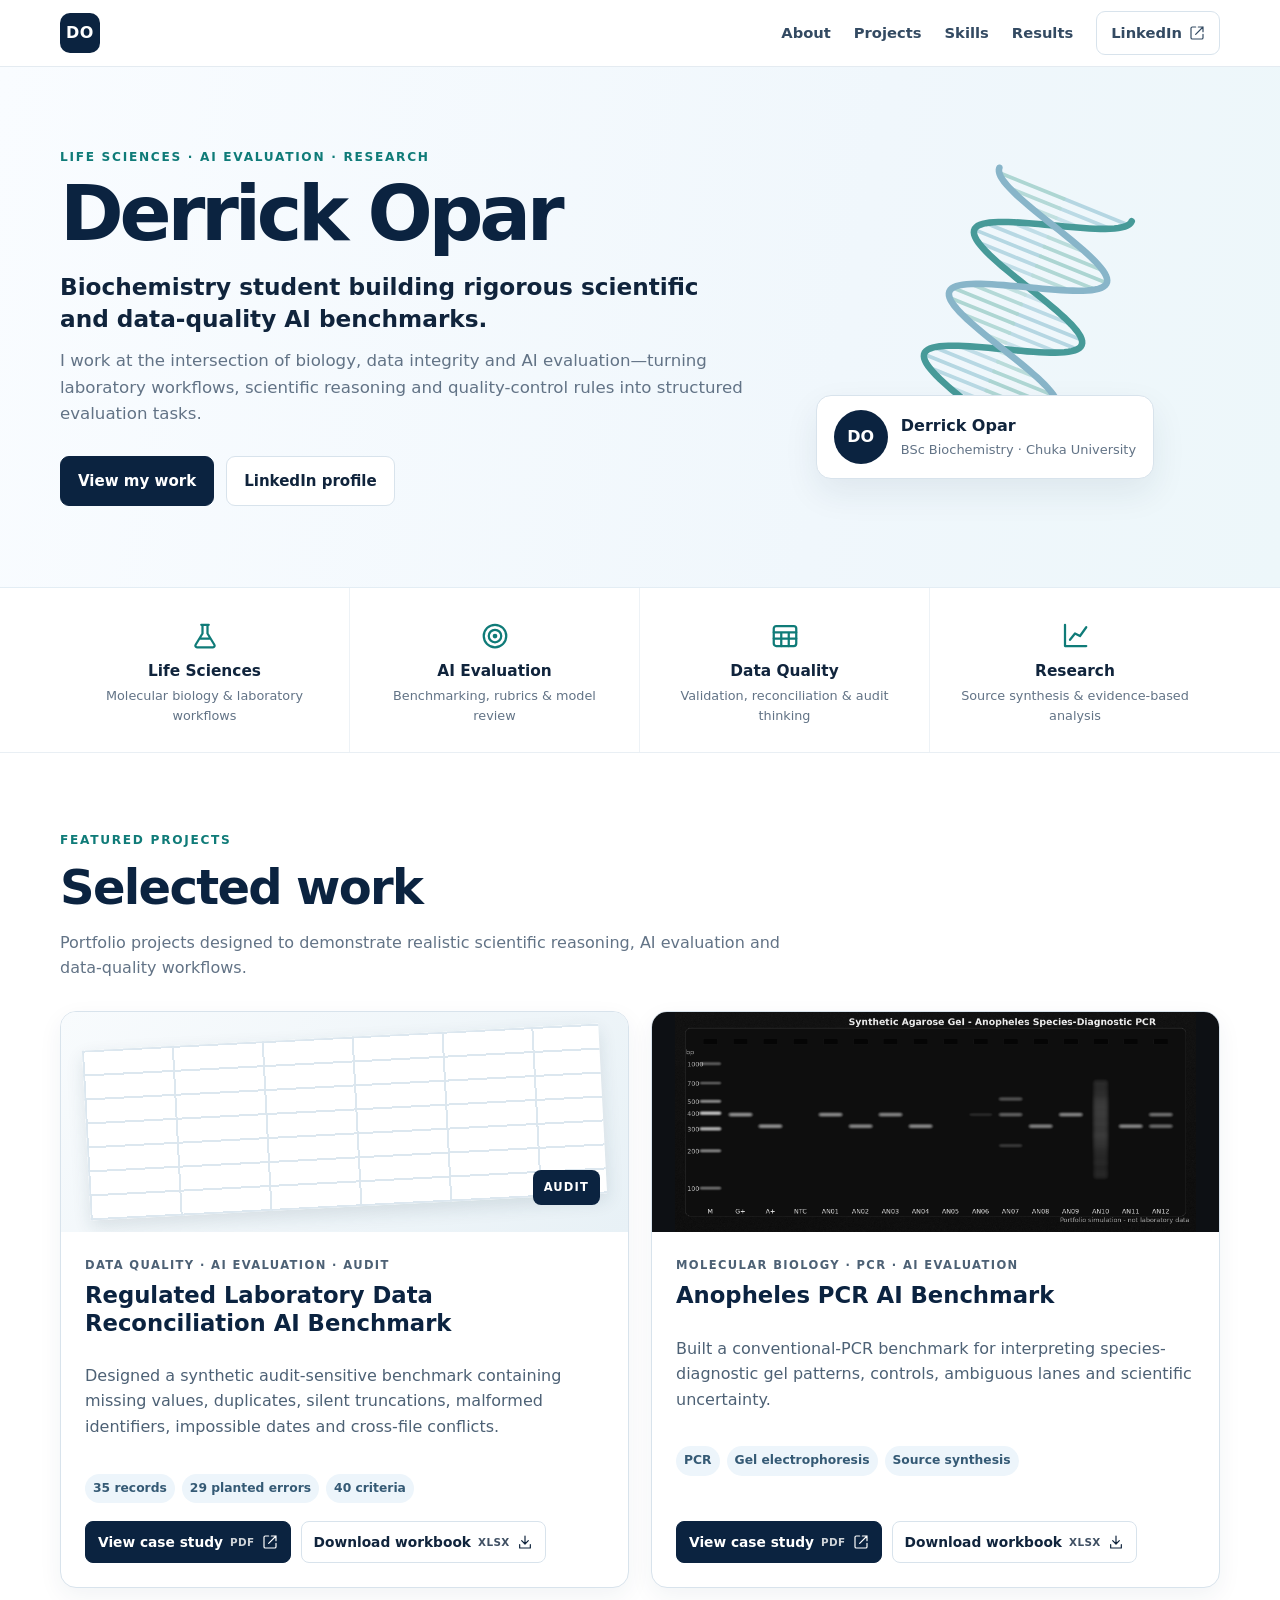
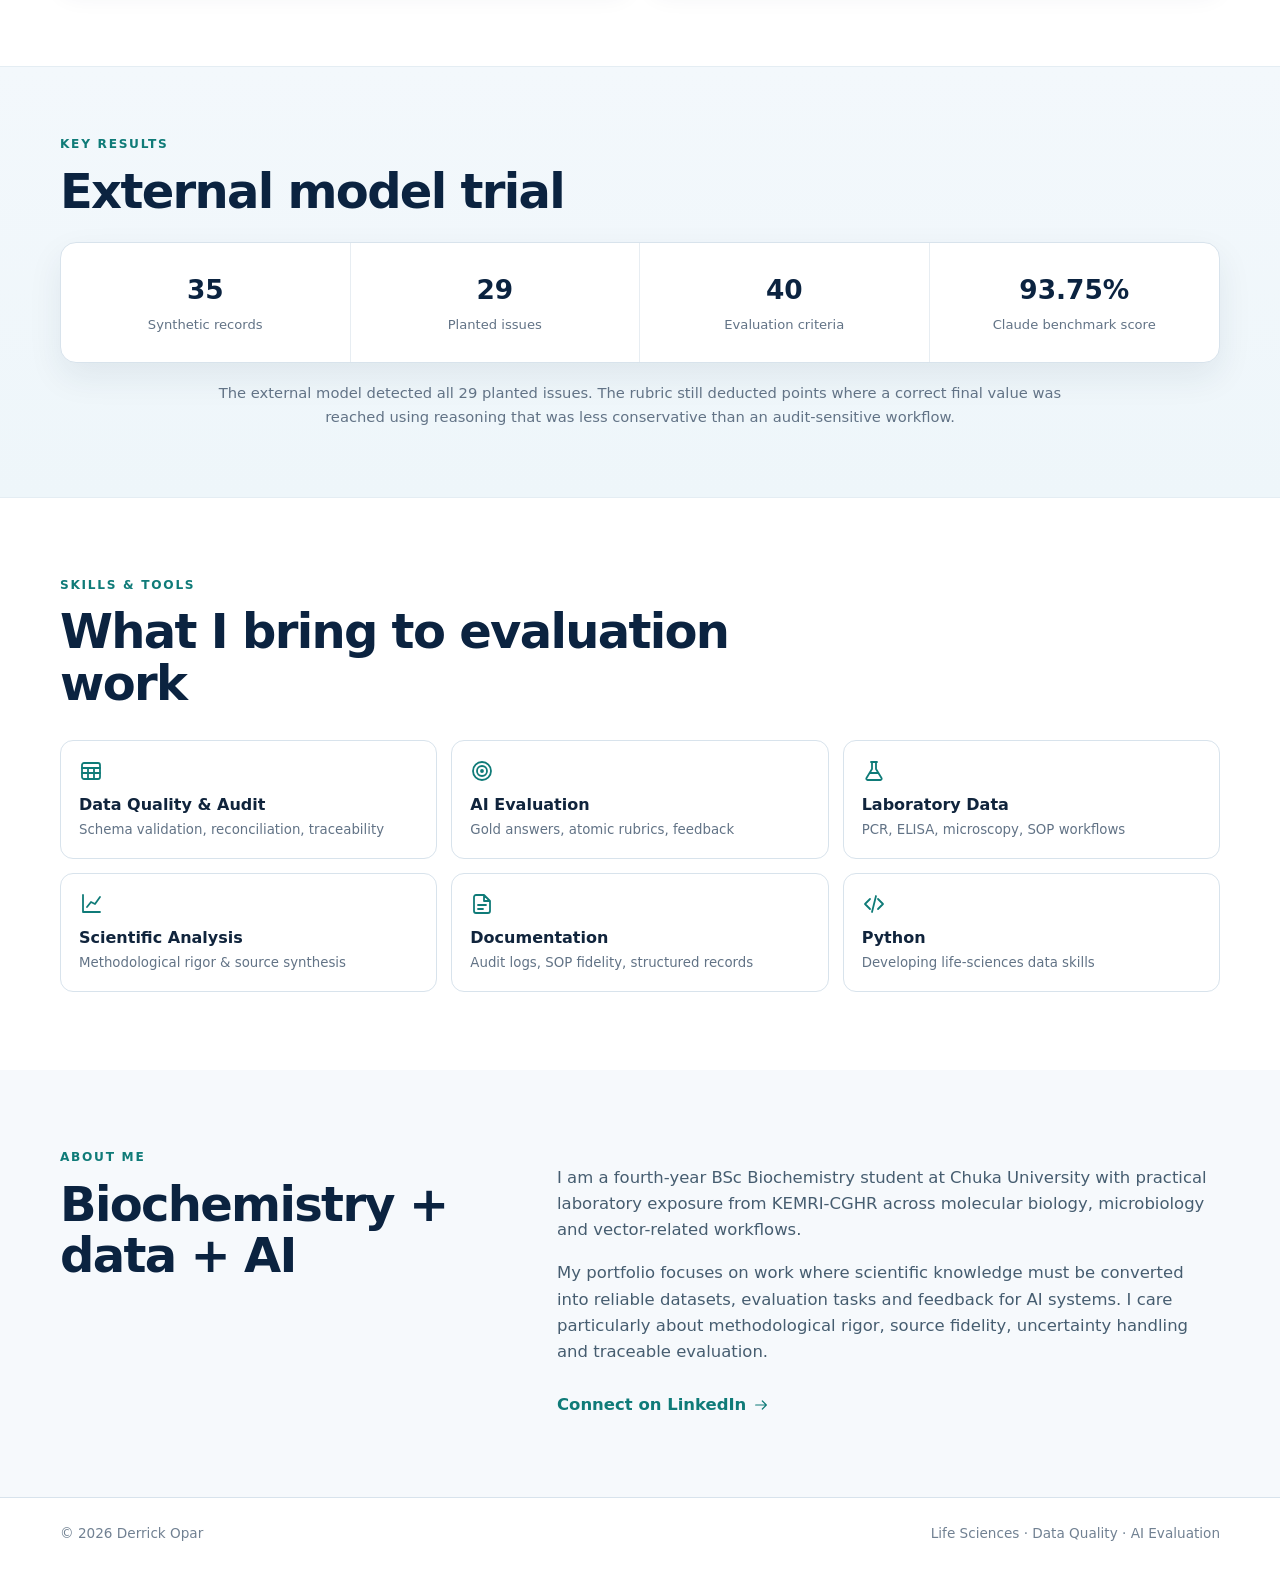
==== commit 413cc01c: "Refresh stylesheet version for diagonal artwork" ====
--- a/index.html
+++ b/index.html
@@ -5,7 +5,7 @@
   <meta name="viewport" content="width=device-width, initial-scale=1">
   <meta name="description" content="Derrick Opar — Biochemistry, data quality, AI evaluation and benchmark design portfolio.">
   <title>Derrick Opar | Life Sciences & AI Evaluation</title>
-  <link rel="stylesheet" href="styles.css">
+  <link rel="stylesheet" href="styles.css?v=20261007-diagonal">
 </head>
 <body>
   <a class="skip-link" href="#main-content">Skip to content</a>
@@ -193,3 +193,4 @@
   </footer>
 </body>
 </html>
+
--- a/styles.css
+++ b/styles.css
@@ -35,7 +35,8 @@
 .identity-card{position:relative;z-index:2;display:flex;align-items:center;gap:13px;background:white;padding:14px 17px;border:1px solid var(--line);border-radius:15px;box-shadow:var(--shadow);margin:0 0 18px 12px}
 .avatar{width:54px;height:54px;border-radius:50%;display:grid;place-items:center;background:var(--navy);color:white;font-weight:900}
 .identity-card strong,.identity-card span{display:block}.identity-card span{font-size:.81rem;color:var(--muted);margin-top:2px}
-.dna-art{position:absolute;inset:0;width:100%;height:100%;object-fit:contain;opacity:.75}
+.dna-art{position:absolute;inset:0;width:100%;height:100%;object-fit:contain;opacity:.75;transform:rotate(22deg) scale(.94);transform-origin:center}
+.hero{overflow:clip}
 .capability-strip{background:white;border-bottom:1px solid #e9eff4}
 .capability-grid{display:grid;grid-template-columns:repeat(4,1fr)}
 .capability{padding:26px 24px;text-align:center;border-right:1px solid #edf2f6}.capability:last-child{border-right:0}
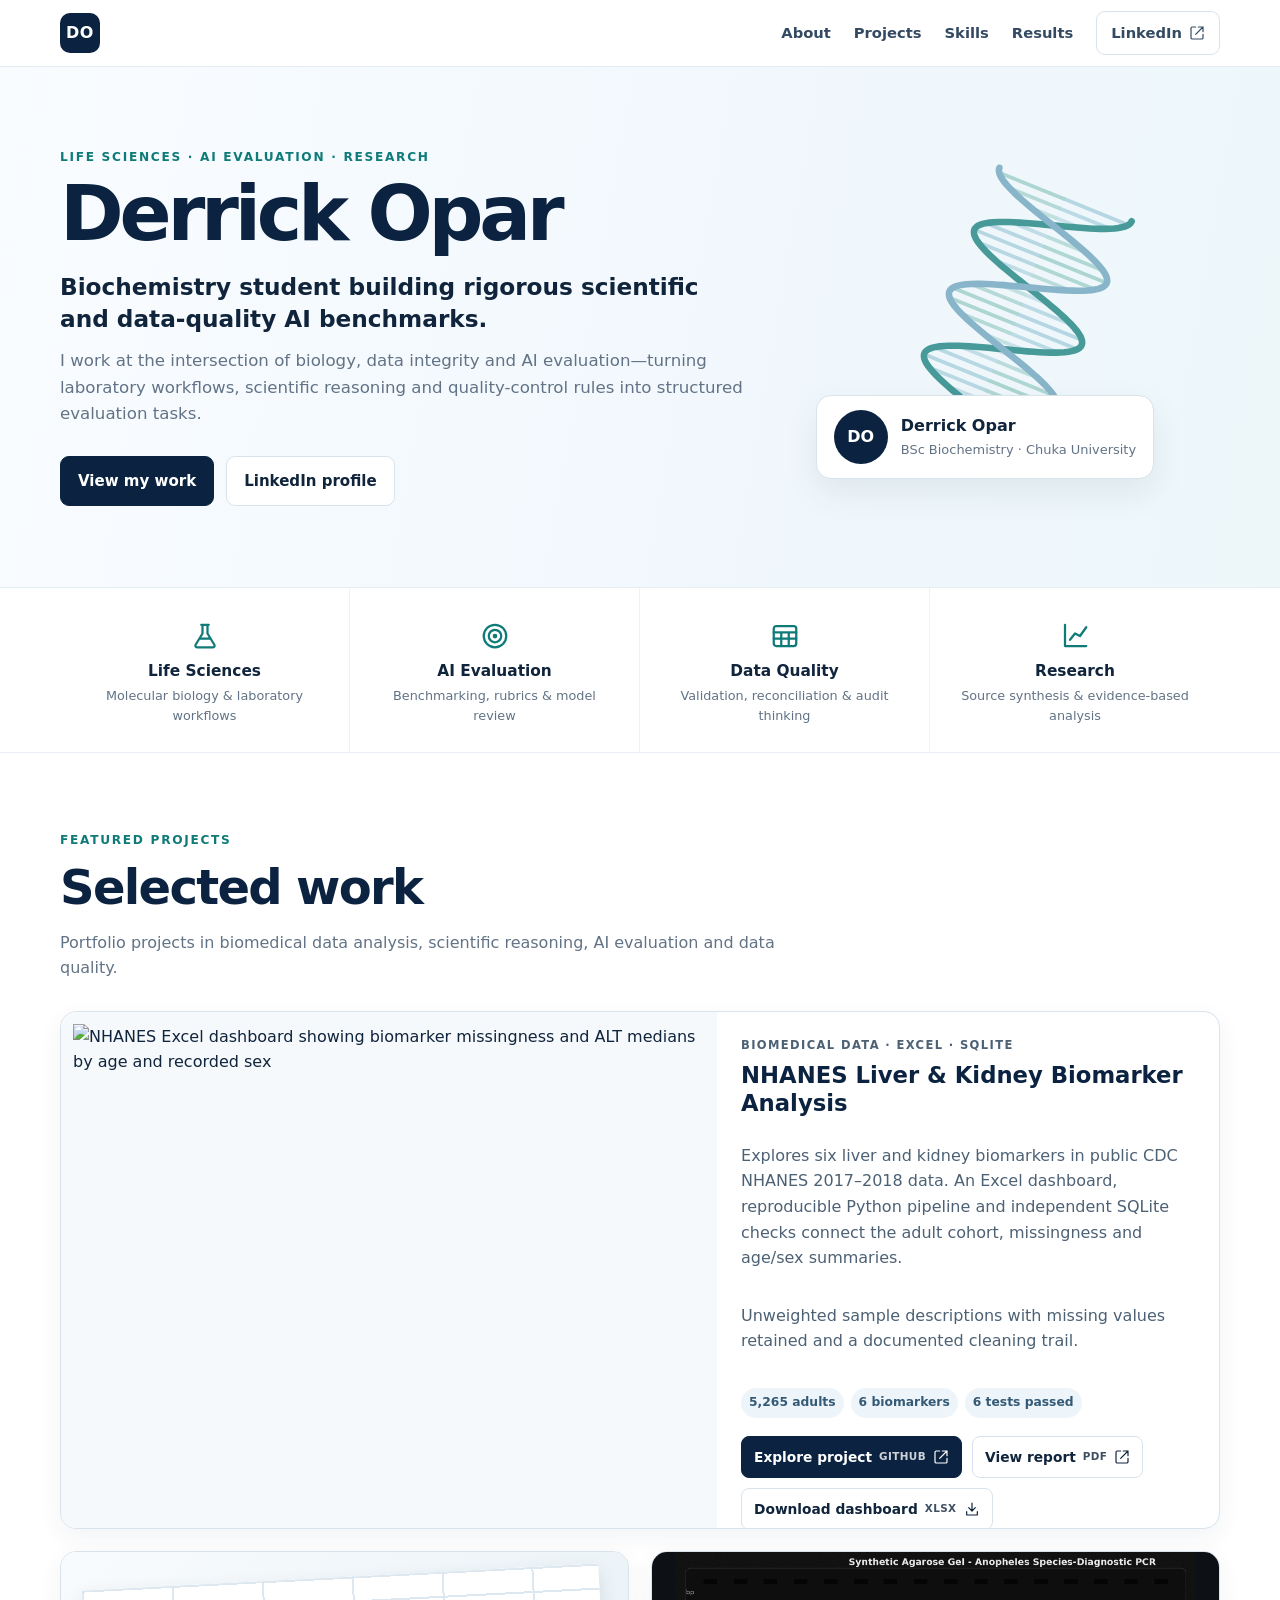
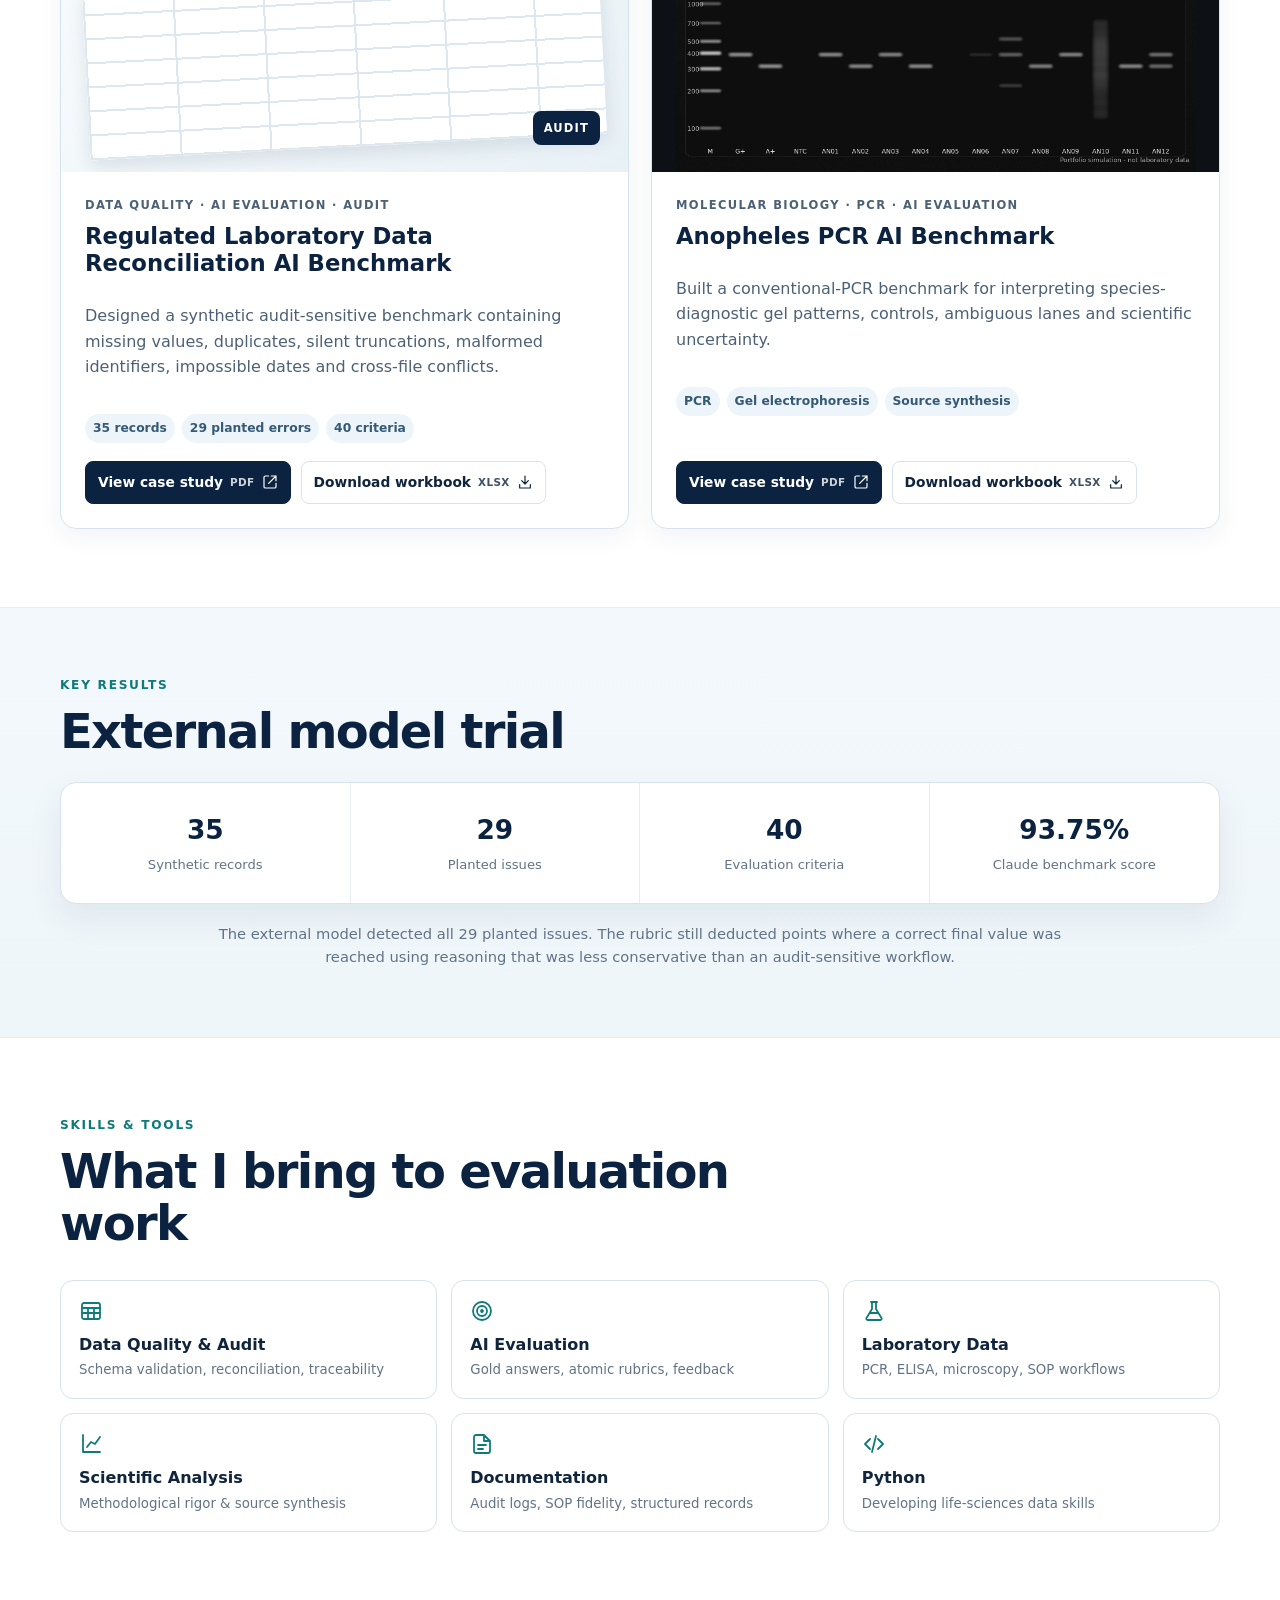
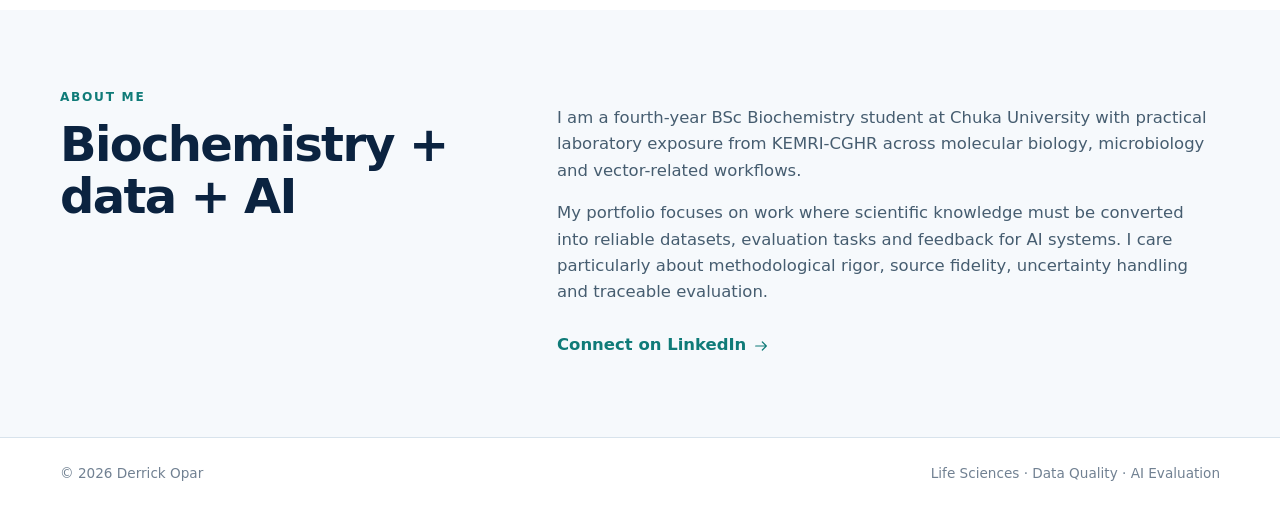
==== commit e05d2608: "Feature NHANES biomedical analysis in the portfolio" ====
--- a/index.html
+++ b/index.html
@@ -5,7 +5,7 @@
   <meta name="viewport" content="width=device-width, initial-scale=1">
   <meta name="description" content="Derrick Opar — Biochemistry, data quality, AI evaluation and benchmark design portfolio.">
   <title>Derrick Opar | Life Sciences & AI Evaluation</title>
-  <link rel="stylesheet" href="styles.css?v=20261007-diagonal">
+  <link rel="stylesheet" href="styles.css?v=20261007-nhanes">
 </head>
 <body>
   <a class="skip-link" href="#main-content">Skip to content</a>
@@ -82,10 +82,32 @@
       <div class="section-heading">
         <p class="eyebrow">FEATURED PROJECTS</p>
         <h2>Selected work</h2>
-        <p>Portfolio projects designed to demonstrate realistic scientific reasoning, AI evaluation and data-quality workflows.</p>
+        <p>Portfolio projects in biomedical data analysis, scientific reasoning, AI evaluation and data quality.</p>
       </div>
 
       <div class="project-grid">
+        <article id="nhanes-project" class="project-card nhanes-project">
+          <img width="2016" height="1570" loading="lazy" decoding="async" class="project-photo" src="https://raw.githubusercontent.com/derrickrichie5527-source/nhanes-biomedical-analysis/main/reports/figures/excel_dashboard.png" alt="NHANES Excel dashboard showing biomarker missingness and ALT medians by age and recorded sex">
+          <div class="project-body">
+            <p class="project-tag">BIOMEDICAL DATA · EXCEL · SQLITE</p>
+            <h3>NHANES Liver &amp; Kidney Biomarker Analysis</h3>
+            <p>
+              Explores six liver and kidney biomarkers in public CDC NHANES 2017–2018 data.
+              An Excel dashboard, reproducible Python pipeline and independent SQLite checks
+              connect the adult cohort, missingness and age/sex summaries.
+            </p>
+            <p>Unweighted sample descriptions with missing values retained and a documented cleaning trail.</p>
+            <div class="chips">
+              <span>5,265 adults</span><span>6 biomarkers</span><span>6 tests passed</span>
+            </div>
+            <div class="project-actions">
+              <a href="https://github.com/derrickrichie5527-source/nhanes-biomedical-analysis" target="_blank" rel="noopener noreferrer">Explore project <span class="file-type">GITHUB</span> <svg class="ui-icon" viewBox="0 0 24 24" aria-hidden="true" focusable="false"><use href="assets/icons.svg#external"></use></svg></a>
+              <a href="https://github.com/derrickrichie5527-source/nhanes-biomedical-analysis/blob/main/reports/NHANES_analysis.pdf" target="_blank" rel="noopener noreferrer">View report <span class="file-type">PDF</span> <svg class="ui-icon" viewBox="0 0 24 24" aria-hidden="true" focusable="false"><use href="assets/icons.svg#external"></use></svg></a>
+              <a href="https://github.com/derrickrichie5527-source/nhanes-biomedical-analysis/raw/refs/heads/main/excel/NHANES_Native_Excel.xlsx" download>Download dashboard <span class="file-type">XLSX</span> <svg class="ui-icon" viewBox="0 0 24 24" aria-hidden="true" focusable="false"><use href="assets/icons.svg#download"></use></svg></a>
+            </div>
+          </div>
+        </article>
+
         <article class="project-card">
           <div class="project-image data-image">
             <div class="sheet-lines"></div>
--- a/styles.css
+++ b/styles.css
@@ -35,8 +35,8 @@
 .identity-card{position:relative;z-index:2;display:flex;align-items:center;gap:13px;background:white;padding:14px 17px;border:1px solid var(--line);border-radius:15px;box-shadow:var(--shadow);margin:0 0 18px 12px}
 .avatar{width:54px;height:54px;border-radius:50%;display:grid;place-items:center;background:var(--navy);color:white;font-weight:900}
 .identity-card strong,.identity-card span{display:block}.identity-card span{font-size:.81rem;color:var(--muted);margin-top:2px}
-.dna-art{position:absolute;inset:0;width:100%;height:100%;object-fit:contain;opacity:.75;transform:rotate(22deg) scale(.94);transform-origin:center}
-.hero{overflow:clip}
+.dna-art{position:absolute;inset:0;width:100%;height:100%;object-fit:contain;opacity:.75;transform:rotate(22deg) scale(.94);transform-origin:center}
+.hero{overflow:clip}
 .capability-strip{background:white;border-bottom:1px solid #e9eff4}
 .capability-grid{display:grid;grid-template-columns:repeat(4,1fr)}
 .capability{padding:26px 24px;text-align:center;border-right:1px solid #edf2f6}.capability:last-child{border-right:0}
@@ -81,3 +81,9 @@
 .skip-link{position:fixed;left:16px;top:-100px;z-index:50;background:var(--navy);color:white;padding:12px 18px;border-radius:8px}.skip-link:focus{top:10px}
 @media(max-width:560px){section[id],#main-content{scroll-margin-top:155px}.project-body{padding:20px}.project-actions a{min-height:44px}.results-grid div:last-child,.capability:last-child{border-bottom:0}}
 @media(prefers-reduced-motion:reduce){html{scroll-behavior:auto}}
+
+/* Featured biomedical analysis, using the existing project-card design. */
+.nhanes-project{grid-column:1/-1;scroll-margin-top:90px}
+.nhanes-project .project-photo{background:var(--soft);object-fit:contain;padding:12px}
+@media(min-width:851px){.nhanes-project{display:grid;grid-template-columns:1.15fr 1fr}.nhanes-project .project-photo{height:100%;min-height:300px}}
+@media(max-width:560px){.nhanes-project{scroll-margin-top:155px}}
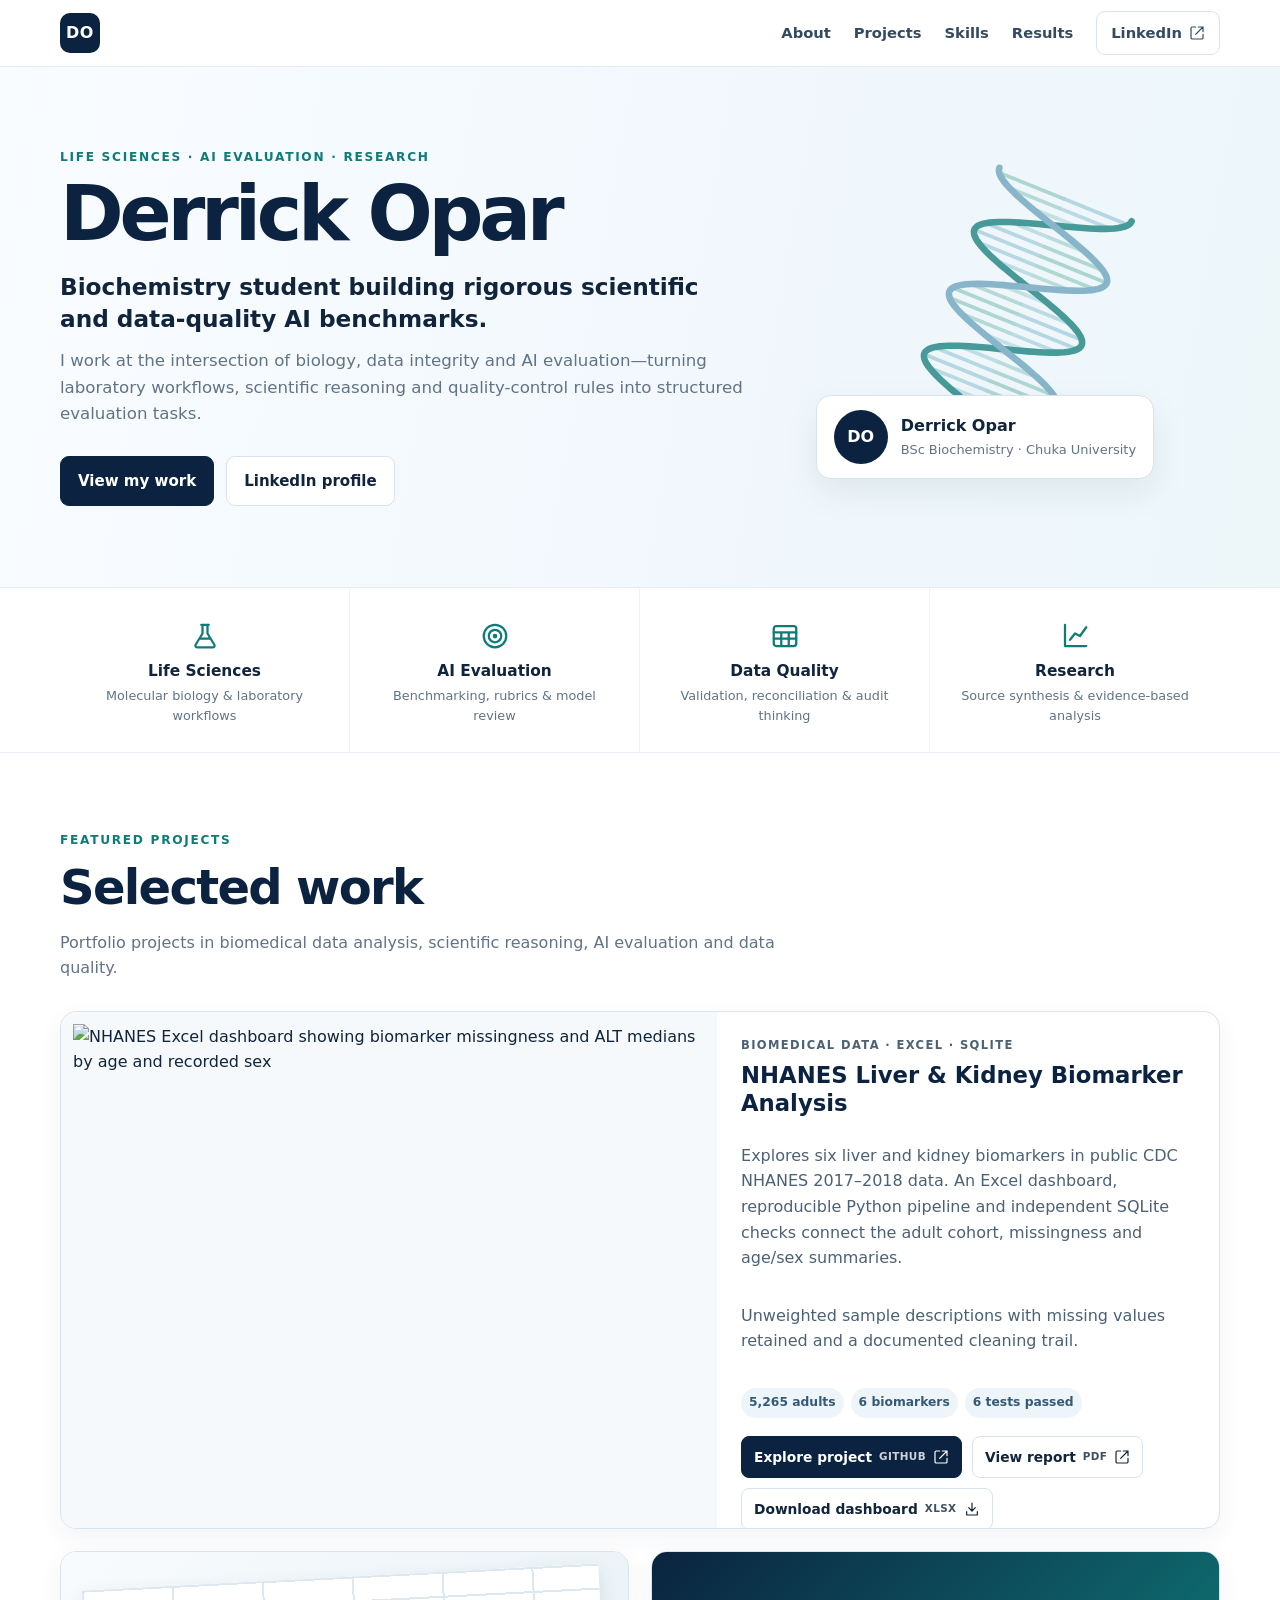
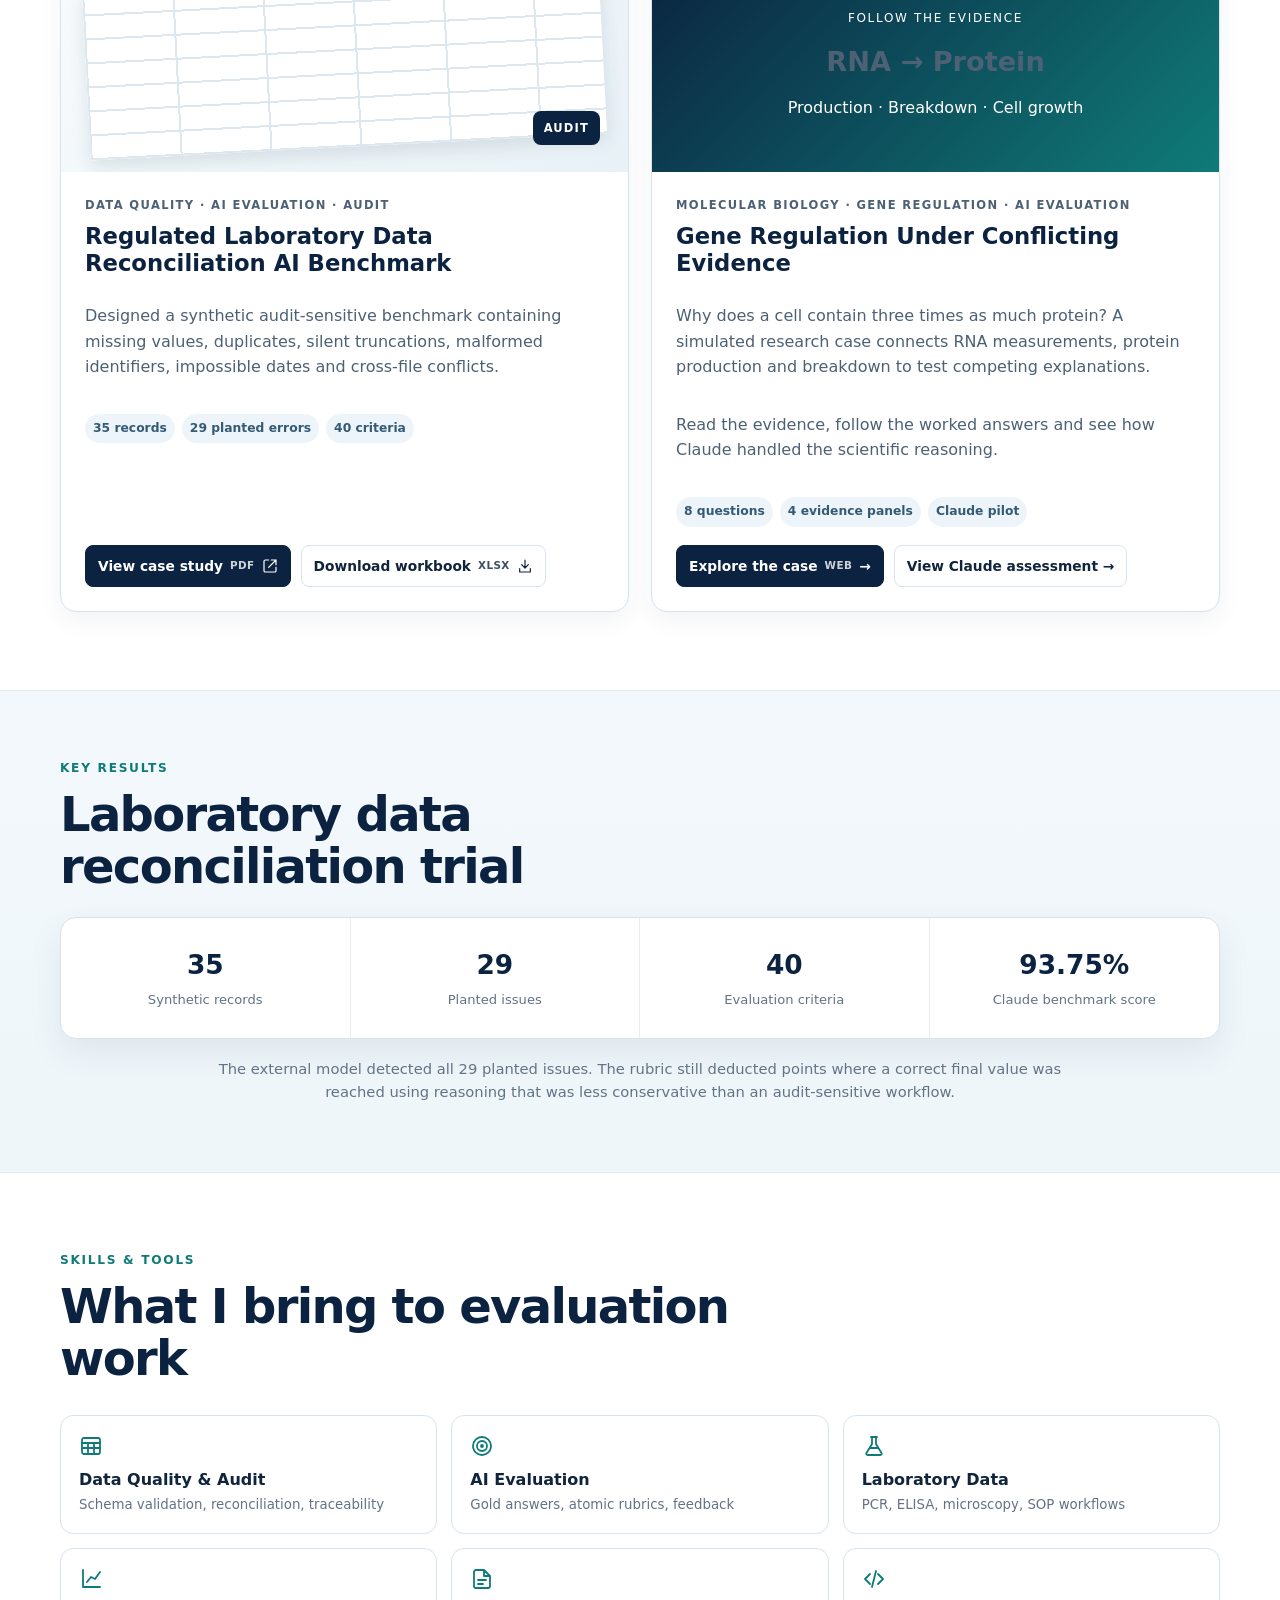
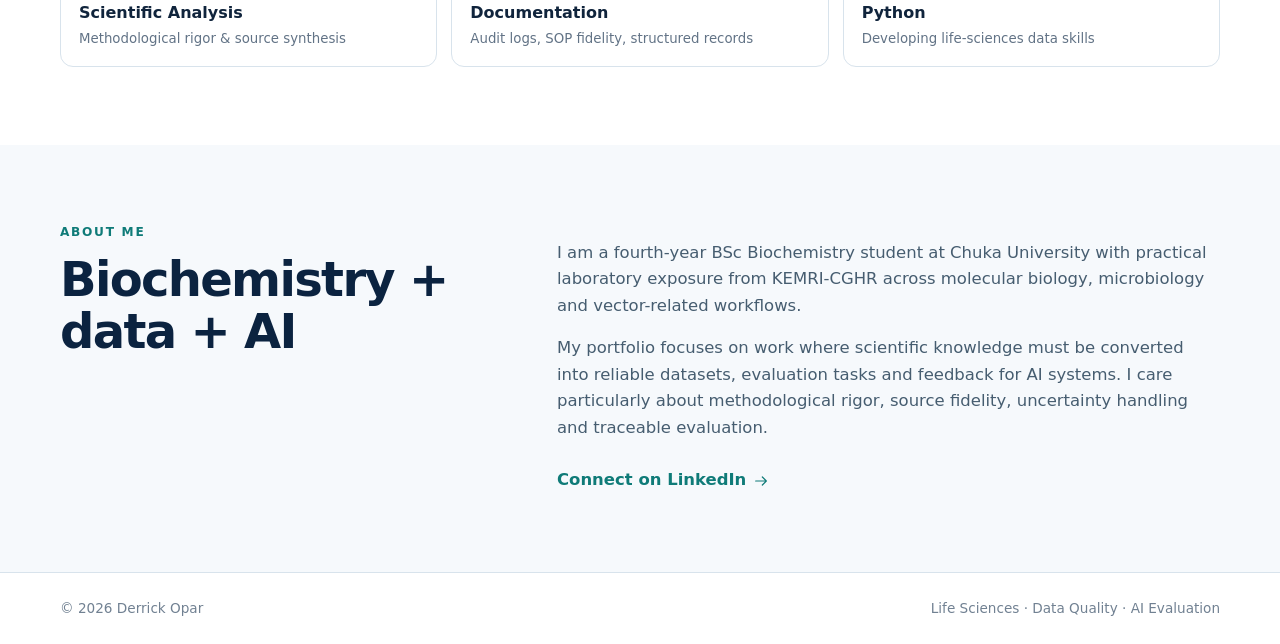
==== commit 1b532505: "Replace Anopheles PCR feature with gene regulation project" ====
--- a/index.html
+++ b/index.html
@@ -130,23 +130,11 @@
           </div>
         </article>
 
-        <article class="project-card">
-          <img width="1200" height="600" loading="lazy" decoding="async" class="project-photo" src="assets/anopheles-gel.png" alt="Synthetic PCR gel image used in the Anopheles benchmark">
-          <div class="project-body">
-            <p class="project-tag">MOLECULAR BIOLOGY · PCR · AI EVALUATION</p>
-            <h3>Anopheles PCR AI Benchmark</h3>
-            <p>
-              Built a conventional-PCR benchmark for interpreting species-diagnostic gel patterns,
-              controls, ambiguous lanes and scientific uncertainty.
-            </p>
-            <div class="chips">
-              <span>PCR</span><span>Gel electrophoresis</span><span>Source synthesis</span>
-            </div>
-            <div class="project-actions">
-              <a href="docs/anopheles-pcr-ai-benchmark-case-study.pdf" target="_blank" rel="noopener noreferrer">View case study <span class="file-type">PDF</span> <svg class="ui-icon" viewBox="0 0 24 24" aria-hidden="true" focusable="false"><use href="assets/icons.svg#external"></use></svg></a>
-              <a href="docs/anopheles-pcr-benchmark-workbook.xlsx" download>Download workbook <span class="file-type">XLSX</span> <svg class="ui-icon" viewBox="0 0 24 24" aria-hidden="true" focusable="false"><use href="assets/icons.svg#download"></use></svg></a>
-            </div>
-          </div>
+        <article id="gene-regulation-project" class="project-card">
+          <div class="project-image" style="background:linear-gradient(135deg,#0b2340,#0f7b78);display:grid;place-items:center;padding:28px;color:white;text-align:center">
+            <div><span style="font-size:.75rem;letter-spacing:.14em">FOLLOW THE EVIDENCE</span><p style="font-size:1.7rem;font-weight:800;line-height:1.25;margin:16px 0">RNA → Protein</p><span>Production · Breakdown · Cell growth</span></div>
+          </div>
+          <div class="project-body"><p class="project-tag">MOLECULAR BIOLOGY · GENE REGULATION · AI EVALUATION</p><h3>Gene Regulation Under Conflicting Evidence</h3><p>Why does a cell contain three times as much protein? A simulated research case connects RNA measurements, protein production and breakdown to test competing explanations.</p><p>Read the evidence, follow the worked answers and see how Claude handled the scientific reasoning.</p><div class="chips"><span>8 questions</span><span>4 evidence panels</span><span>Claude pilot</span></div><div class="project-actions"><a href="gene-regulation.html">Explore the case <span class="file-type">WEB</span> →</a><a href="gene-regulation.html#evaluation">View Claude assessment →</a></div></div>
         </article>
       </div>
     </section>
@@ -155,7 +143,7 @@
       <div class="wrap">
         <div class="section-heading compact">
           <p class="eyebrow">KEY RESULTS</p>
-          <h2>External model trial</h2>
+          <h2>Laboratory data reconciliation trial</h2>
         </div>
         <div class="results-grid">
           <div><strong>35</strong><span>Synthetic records</span></div>
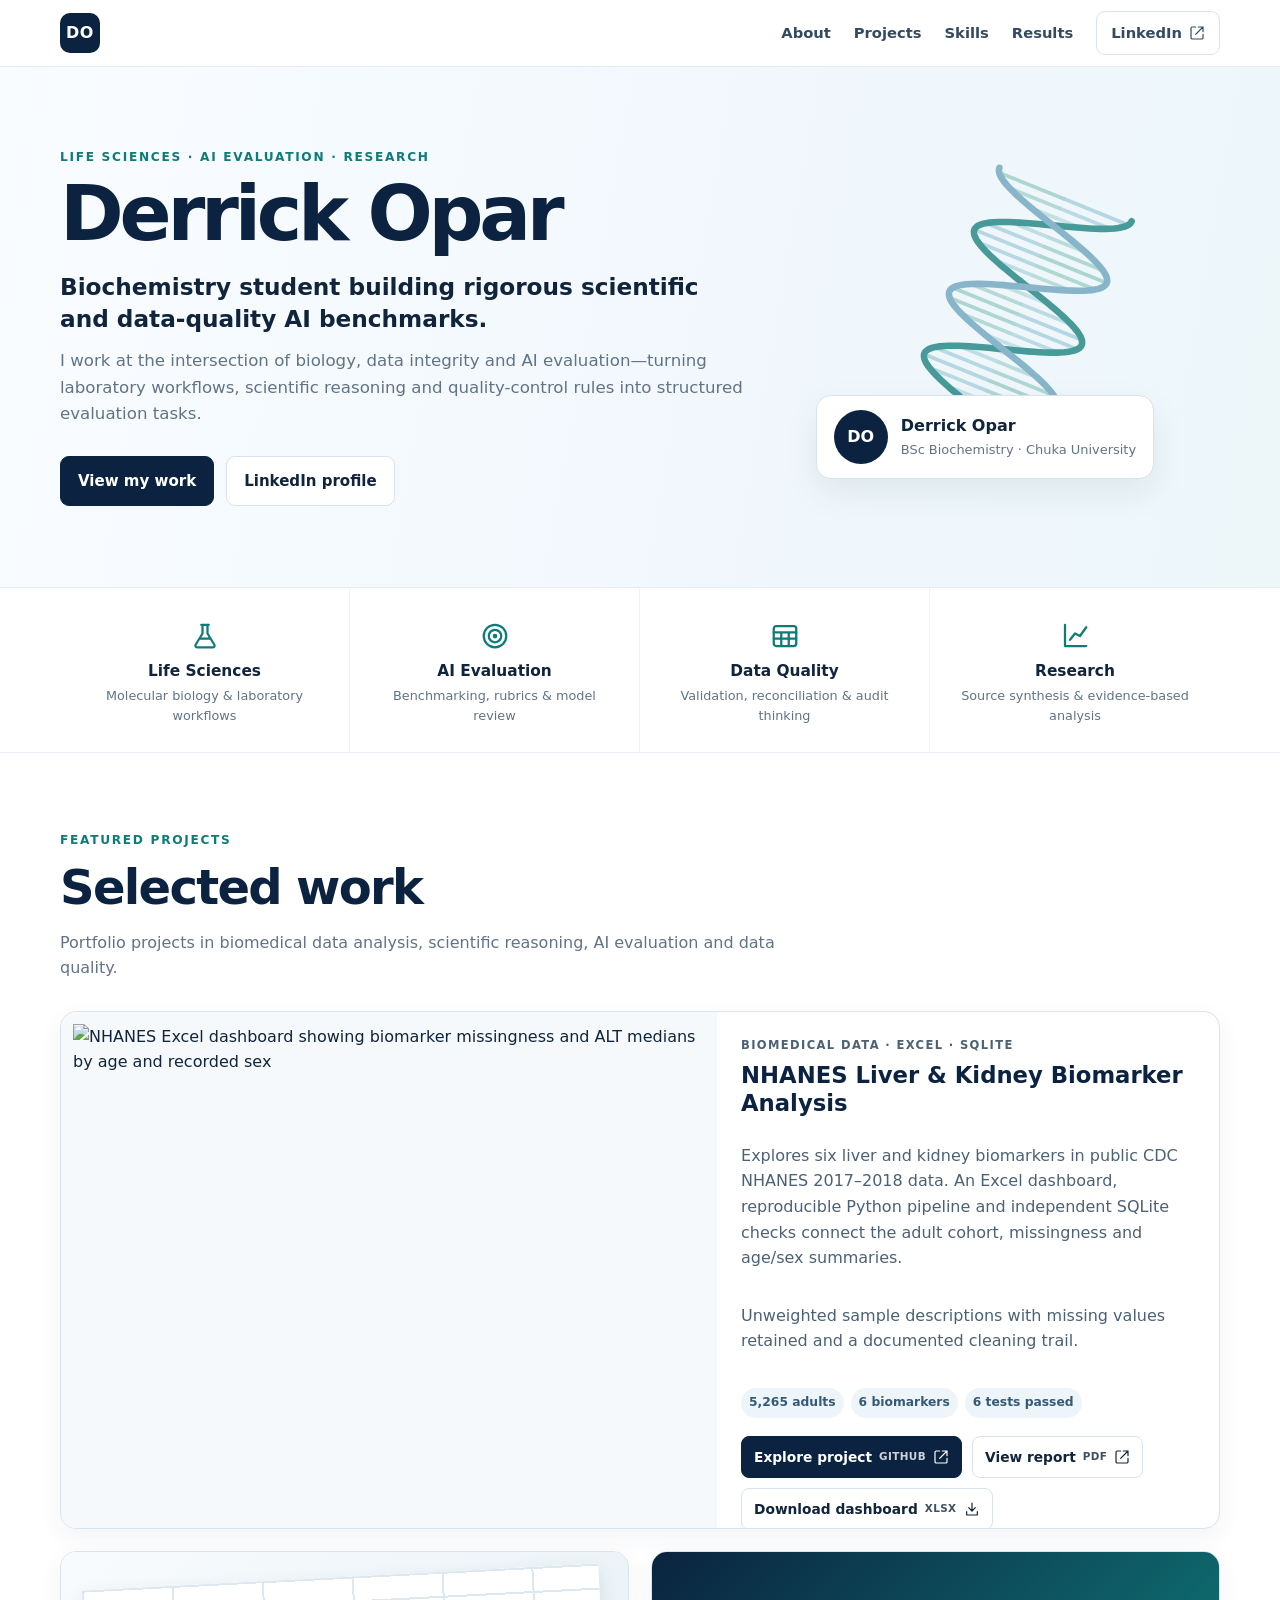
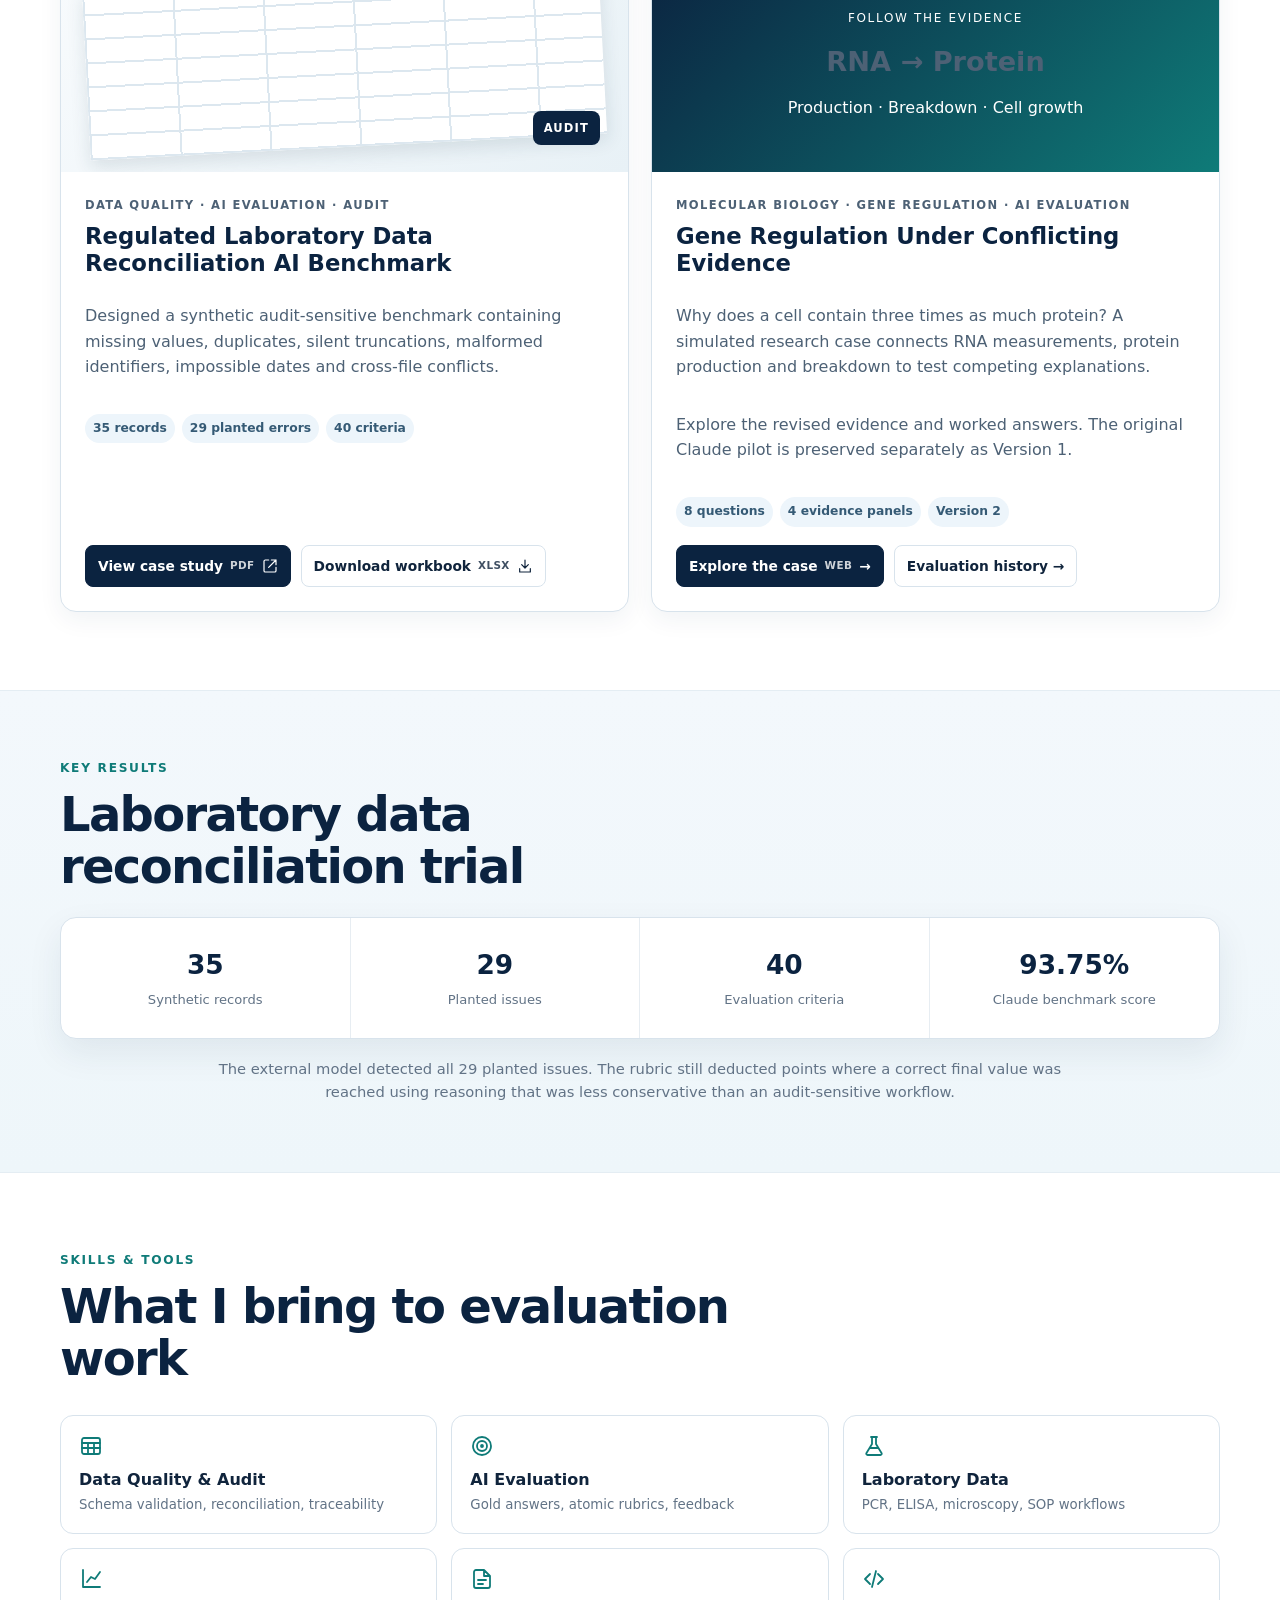
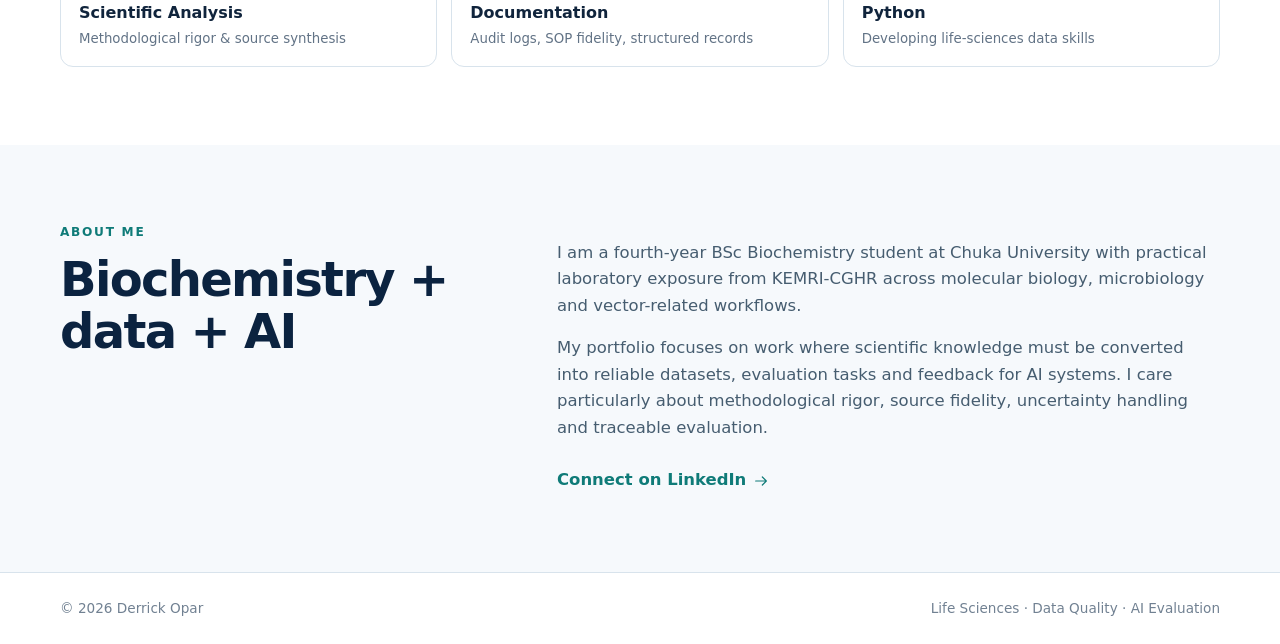
==== commit 774a394b: "Label gene regulation portfolio entry as V2 and distinguish historical evaluation" ====
--- a/index.html
+++ b/index.html
@@ -134,7 +134,7 @@
           <div class="project-image" style="background:linear-gradient(135deg,#0b2340,#0f7b78);display:grid;place-items:center;padding:28px;color:white;text-align:center">
             <div><span style="font-size:.75rem;letter-spacing:.14em">FOLLOW THE EVIDENCE</span><p style="font-size:1.7rem;font-weight:800;line-height:1.25;margin:16px 0">RNA → Protein</p><span>Production · Breakdown · Cell growth</span></div>
           </div>
-          <div class="project-body"><p class="project-tag">MOLECULAR BIOLOGY · GENE REGULATION · AI EVALUATION</p><h3>Gene Regulation Under Conflicting Evidence</h3><p>Why does a cell contain three times as much protein? A simulated research case connects RNA measurements, protein production and breakdown to test competing explanations.</p><p>Read the evidence, follow the worked answers and see how Claude handled the scientific reasoning.</p><div class="chips"><span>8 questions</span><span>4 evidence panels</span><span>Claude pilot</span></div><div class="project-actions"><a href="gene-regulation.html">Explore the case <span class="file-type">WEB</span> →</a><a href="gene-regulation.html#evaluation">View Claude assessment →</a></div></div>
+          <div class="project-body"><p class="project-tag">MOLECULAR BIOLOGY · GENE REGULATION · AI EVALUATION</p><h3>Gene Regulation Under Conflicting Evidence</h3><p>Why does a cell contain three times as much protein? A simulated research case connects RNA measurements, protein production and breakdown to test competing explanations.</p><p>Explore the revised evidence and worked answers. The original Claude pilot is preserved separately as Version 1.</p><div class="chips"><span>8 questions</span><span>4 evidence panels</span><span>Version 2</span></div><div class="project-actions"><a href="gene-regulation.html">Explore the case <span class="file-type">WEB</span> →</a><a href="gene-regulation.html#evaluation">Evaluation history →</a></div></div>
         </article>
       </div>
     </section>
